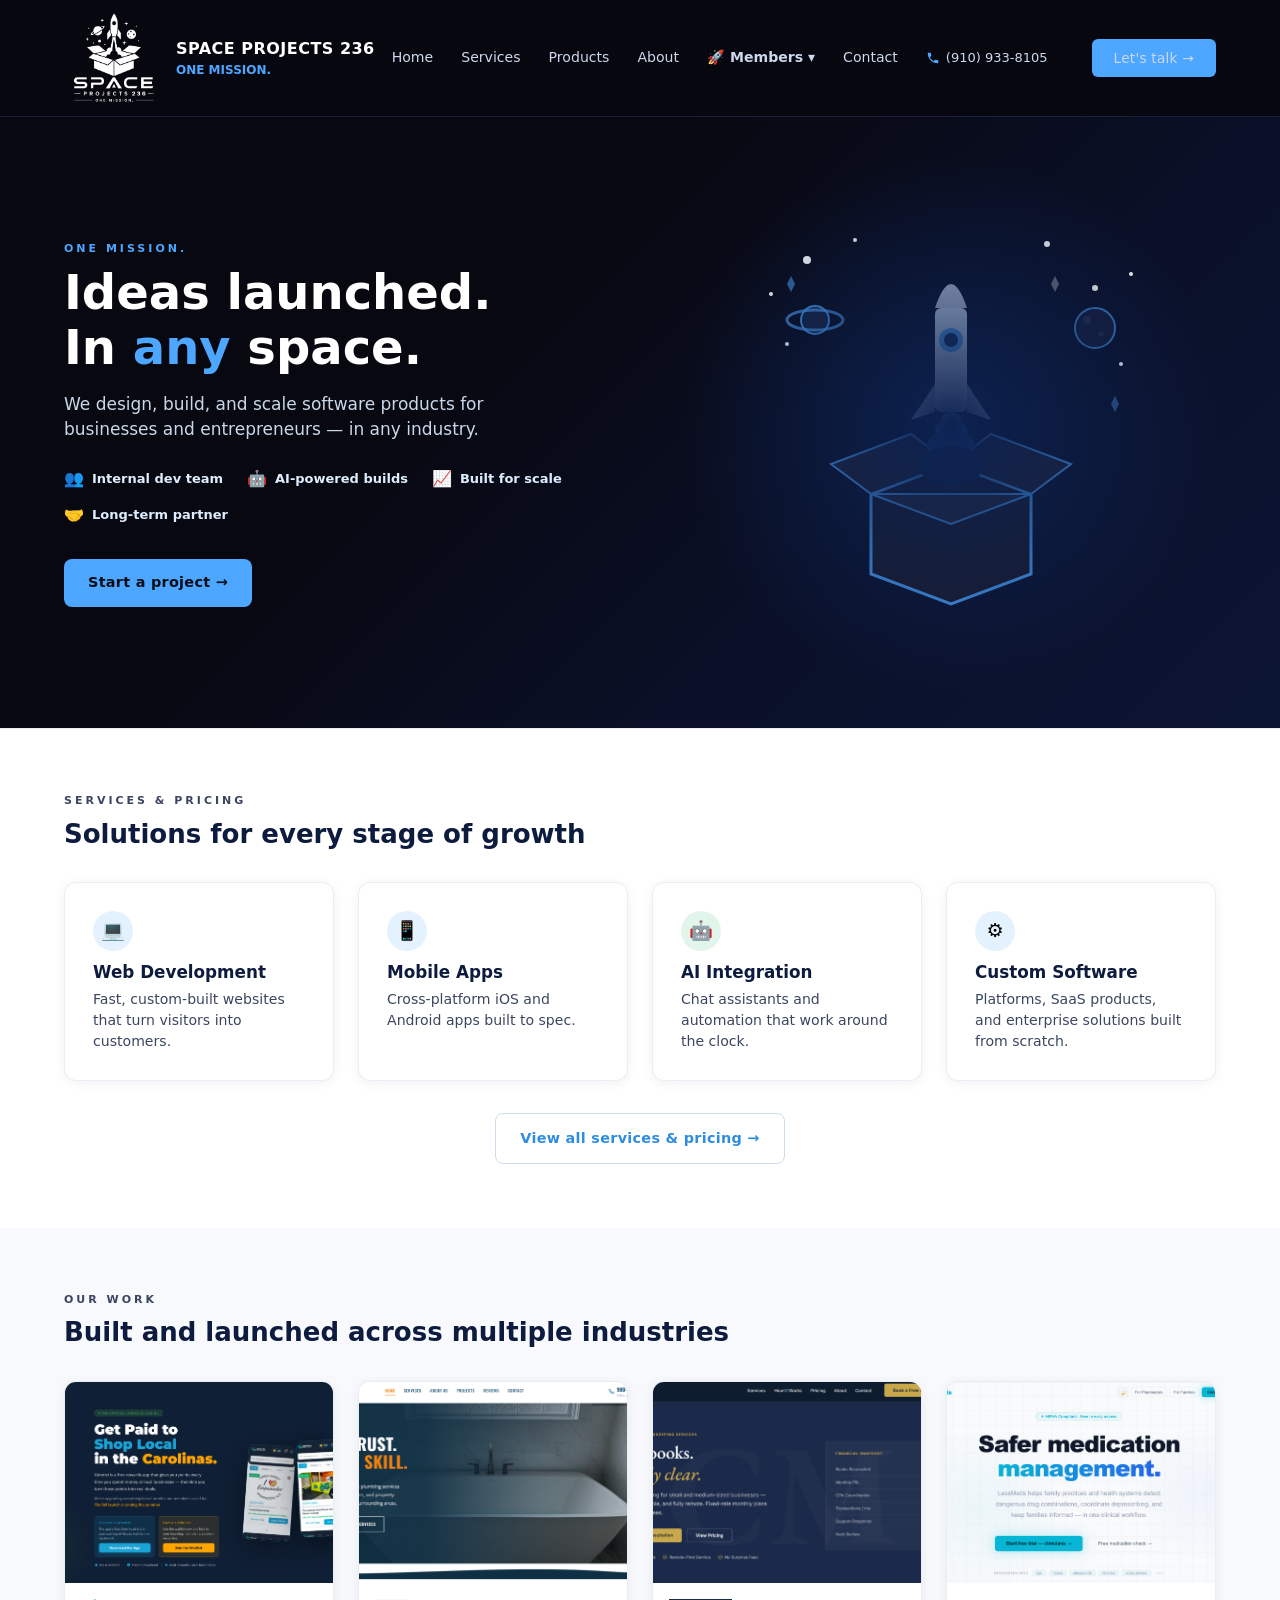
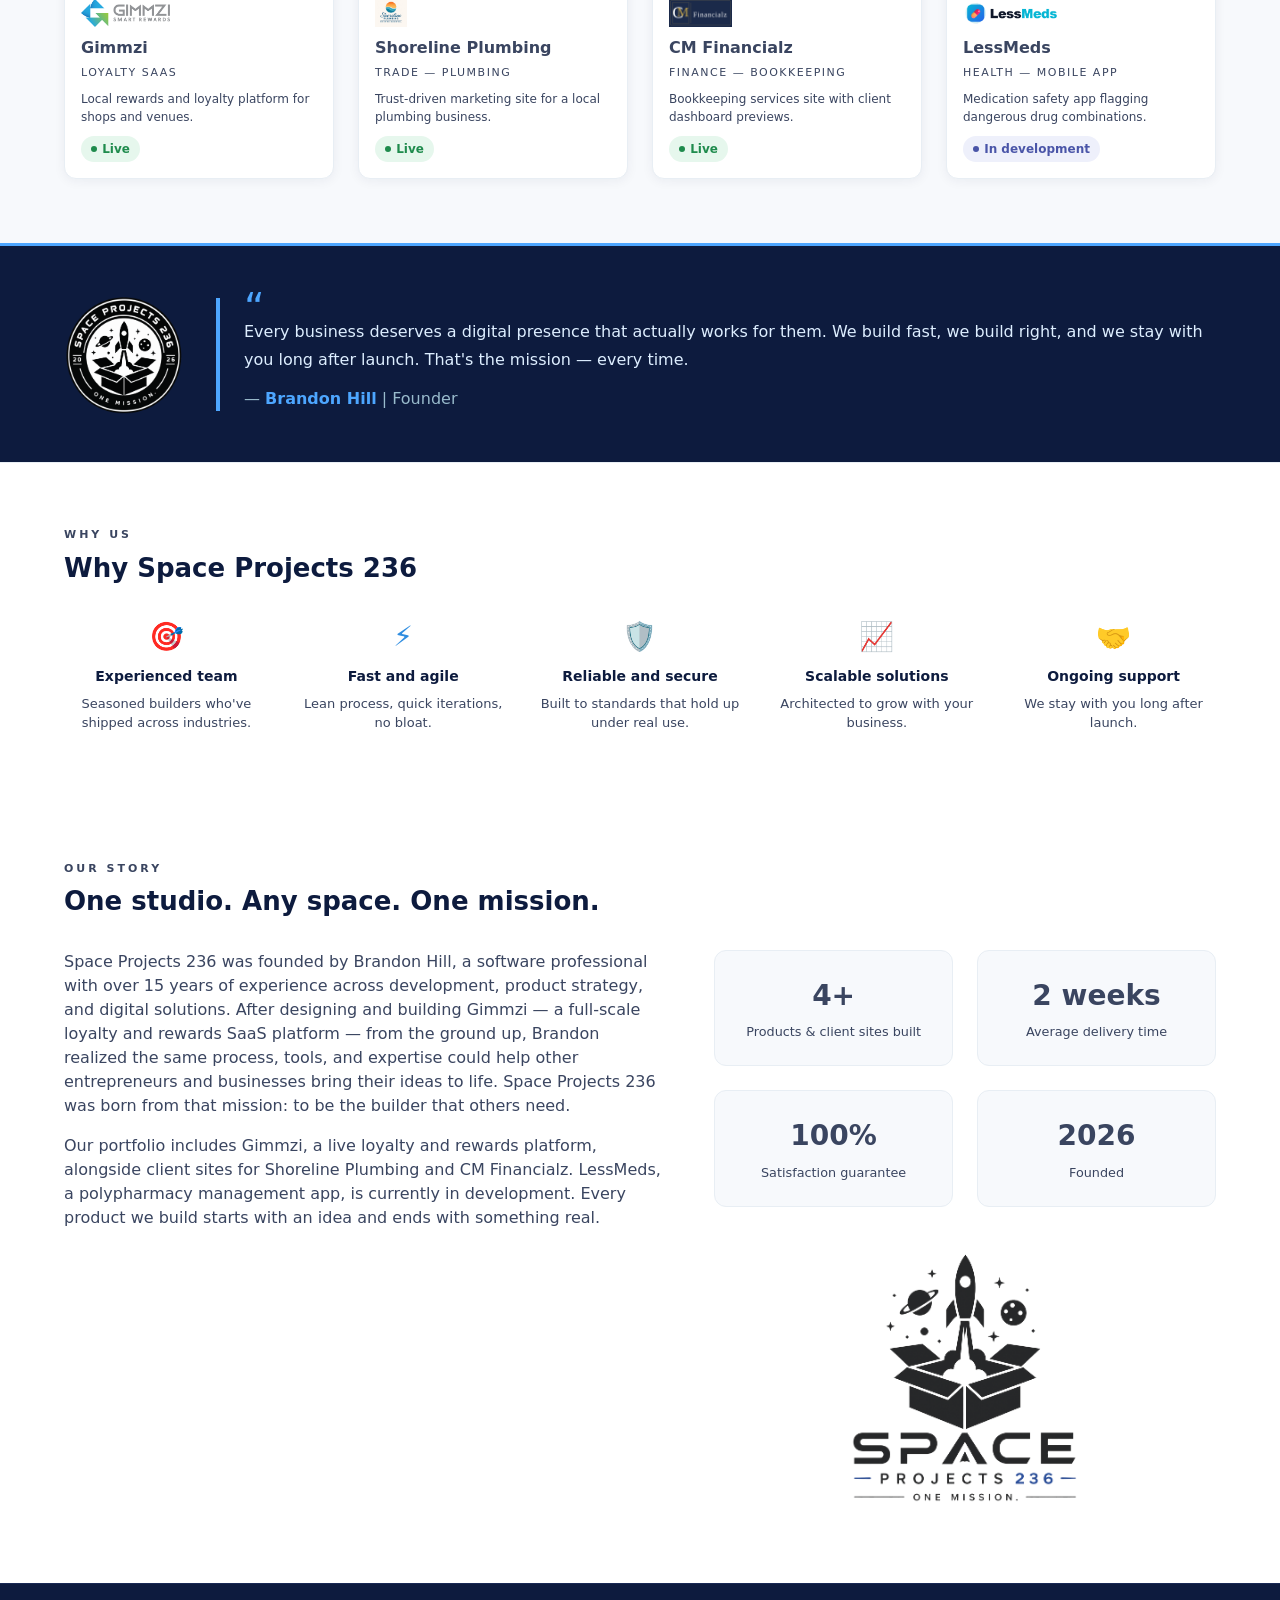
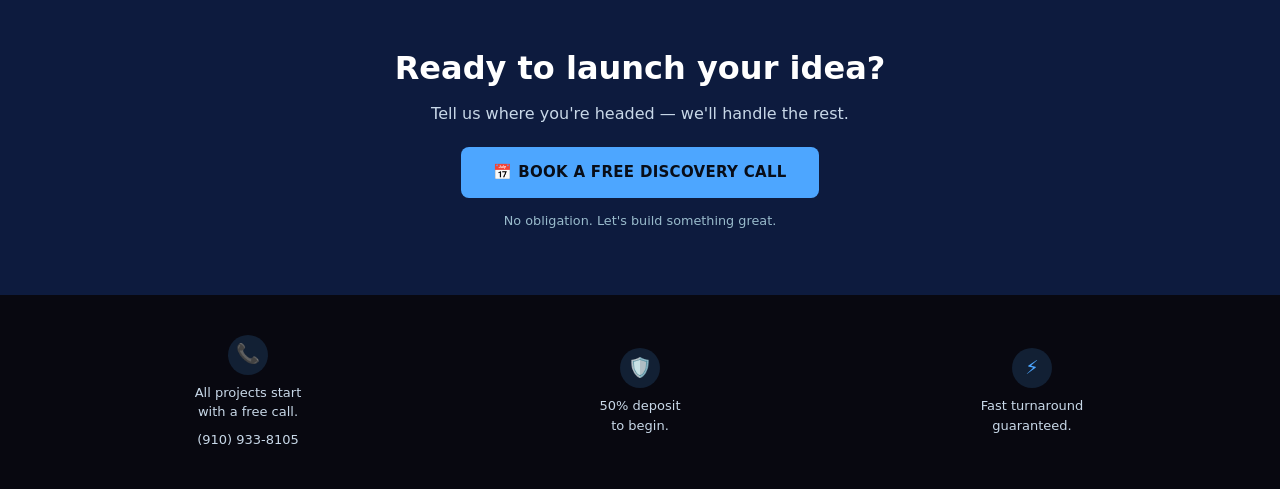
==== index.html @ 46bc465e "Fix nav active state and replace phone emoji with SVG icon" ====
<!DOCTYPE html>
<html lang="en">
<head>
  <meta charset="UTF-8">
  <meta name="viewport" content="width=device-width, initial-scale=1.0">
  <title>Space Projects 236 — Ideas launched. In any space.</title>
  <link rel="stylesheet" href="css/style.css?v=2">
</head>
<body>

  <header class="site-header">
    <div class="container header-inner">
      <a href="#" class="brand">
        <img src="assets/logos/sp236_logo3.png" alt="Space Projects 236" class="brand-badge" style="height:100px; width:auto; object-fit:contain;">
        <span class="brand-text">
          <span class="brand-name">SPACE PROJECTS 236</span>
          <span class="brand-tagline">ONE MISSION.</span>
        </span>
      </a>
      <button class="hamburger" id="hamburger" aria-label="Toggle menu">
        <span></span>
        <span></span>
        <span></span>
      </button>
      <nav class="nav-links" id="nav-links">
        <a href="index.html">Home</a>
        <a href="services.html">Services</a>
        <a href="products.html">Products</a>
        <a href="index.html#about">About</a>
        <div class="nav-dropdown">
          <span class="nav-dropdown-toggle">🚀 Members ▾</span>
          <div class="nav-dropdown-menu">
            <a href="members.html">Become a Space Cadet</a>
            <a href="members.html#login">Member Login</a>
          </div>
        </div>
        <a href="contact.html">Contact</a>
        <a href="tel:9109338105" class="nav-phone">
          <svg class="phone-icon" width="14" height="14" viewBox="0 0 24 24" fill="none" xmlns="http://www.w3.org/2000/svg"><path d="M6.62 10.79c1.44 2.83 3.76 5.14 6.59 6.59l2.2-2.2c.27-.27.67-.36 1.02-.24 1.12.37 2.33.57 3.57.57.55 0 1 .45 1 1V20c0 .55-.45 1-1 1-9.39 0-17-7.61-17-17 0-.55.45-1 1-1h3.5c.55 0 1 .45 1 1 0 1.25.2 2.45.57 3.57.11.35.03.74-.25 1.02l-2.2 2.2z" fill="#4da6ff"/></svg>
          (910) 933-8105
        </a>
        <a href="contact.html" class="btn btn-talk nav-cta">Let's talk →</a>
      </nav>
    </div>
  </header>

  <section class="hero">
    <div class="container hero-inner">
      <div class="hero-copy">
        <p class="eyebrow">ONE MISSION.</p>
        <h1>Ideas launched.<br>In <span class="accent">any</span> space.</h1>
        <p class="hero-sub">We design, build, and scale software products for businesses and entrepreneurs — in any industry.</p>
        <div class="hero-features">
          <div class="hero-feature">
            <span class="hero-feature__icon">👥</span>
            <span>Internal dev team</span>
          </div>
          <div class="hero-feature">
            <span class="hero-feature__icon">🤖</span>
            <span>AI-powered builds</span>
          </div>
          <div class="hero-feature">
            <span class="hero-feature__icon">📈</span>
            <span>Built for scale</span>
          </div>
          <div class="hero-feature">
            <span class="hero-feature__icon">🤝</span>
            <span>Long-term partner</span>
          </div>
        </div>
        <div class="hero-cta-row">
          <a href="members.html" class="btn btn-primary">Start a project →</a>
        </div>
      </div>
      <div class="hero-logo-wrap">
        <div class="hero-logo-glow"></div>
        <div class="rocket-group">
          <svg width="480" height="480" viewBox="0 0 240 240" xmlns="http://www.w3.org/2000/svg">
            <circle class="s1" cx="48" cy="38" r="2" fill="#fff"/>
            <circle class="s2" cx="192" cy="52" r="1.5" fill="#fff"/>
            <circle class="s3" cx="38" cy="80" r="1" fill="#fff"/>
            <circle class="s4" cx="205" cy="90" r="1" fill="#fff"/>
            <circle class="s5" cx="72" cy="28" r="1" fill="#fff"/>
            <circle class="s2" cx="168" cy="30" r="1.5" fill="#fff"/>
            <circle class="s3" cx="210" cy="45" r="1" fill="#fff"/>
            <circle class="s1" cx="30" cy="55" r="1" fill="#fff"/>
            <circle cx="52" cy="68" r="7" fill="#1a2a4a" stroke="#4da6ff" stroke-width="1" opacity="0.85"/>
            <ellipse class="saturn-ring" cx="52" cy="68" rx="14" ry="5" fill="none" stroke="#4da6ff" stroke-width="1.5" opacity="0.7"/>
            <circle cx="192" cy="72" r="10" fill="#1a2040" stroke="#4da6ff" stroke-width="1" opacity="0.7"/>
            <circle cx="188" cy="68" r="2" fill="#2a3a60" opacity="0.6"/>
            <circle cx="195" cy="75" r="1.5" fill="#2a3a60" opacity="0.5"/>
            <path d="M38 50 L40 46 L42 50 L40 54 Z" fill="#4da6ff" opacity="0.6"/>
            <path d="M200 110 L202 106 L204 110 L202 114 Z" fill="#4da6ff" opacity="0.5"/>
            <path d="M170 50 L172 46 L174 50 L172 54 Z" fill="#fff" opacity="0.4"/>
            <polygon points="80,155 120,140 160,155 160,195 120,210 80,195" fill="#1a1a2a" stroke="#4da6ff" stroke-width="1.5"/>
            <polygon points="80,155 120,170 160,155" fill="#2a2a3a" stroke="#4da6ff" stroke-width="1"/>
            <polygon points="80,155 60,140 100,125 120,140" fill="#222235" stroke="#4da6ff" stroke-width="1"/>
            <polygon points="160,155 180,140 140,125 120,140" fill="#222235" stroke="#4da6ff" stroke-width="1"/>
            <rect x="112" y="62" width="16" height="52" rx="3" fill="#ddeeff"/>
            <path d="M112,62 Q120,38 128,62 Z" fill="#ccd8ee"/>
            <circle cx="120" cy="78" r="6" fill="#4da6ff" opacity="0.9"/>
            <circle cx="120" cy="78" r="3.5" fill="#1a3060"/>
            <polygon points="112,100 100,118 112,114" fill="#aabbcc"/>
            <polygon points="128,100 140,118 128,114" fill="#aabbcc"/>
            <ellipse class="flame" cx="120" cy="118" rx="5" ry="4" fill="#88ccff"/>
            <ellipse class="e1" cx="120" cy="123" rx="8" ry="5" fill="#4da6ff"/>
            <ellipse class="e2" cx="120" cy="131" rx="12" ry="8" fill="#2255aa"/>
            <ellipse class="e3" cx="120" cy="141" rx="16" ry="10" fill="#112244"/>
          </svg>
        </div>
      </div>
    </div>
  </section>

  <section class="pricing" id="pricing">
    <div class="container">
      <p class="eyebrow">SERVICES &amp; PRICING</p>
      <h2>Solutions for every stage of growth</h2>

      <div class="overview-grid">
        <div class="overview-card">
          <span class="icon-circle icon-circle--light">💻</span>
          <h3>Web Development</h3>
          <p>Fast, custom-built websites that turn visitors into customers.</p>
        </div>
        <div class="overview-card">
          <span class="icon-circle icon-circle--light">📱</span>
          <h3>Mobile Apps</h3>
          <p>Cross-platform iOS and Android apps built to spec.</p>
        </div>
        <div class="overview-card">
          <span class="icon-circle icon-circle--green">🤖</span>
          <h3>AI Integration</h3>
          <p>Chat assistants and automation that work around the clock.</p>
        </div>
        <div class="overview-card">
          <span class="icon-circle icon-circle--light">⚙️</span>
          <h3>Custom Software</h3>
          <p>Platforms, SaaS products, and enterprise solutions built from scratch.</p>
        </div>
      </div>

      <div class="overview-cta">
        <a href="services.html" class="btn btn-outline">View all services &amp; pricing →</a>
      </div>
    </div>
  </section>

  <section class="our-work" id="our-work">
    <div class="container">
      <p class="eyebrow">OUR WORK</p>
      <h2>Built and launched across multiple industries</h2>

      <div class="work-grid">
        <article class="work-card">
          <div class="work-card__image">
            <img src="assets/screenshots/gimmzi_screenshot.png" alt="Gimmzi Smart Rewards screenshot">
          </div>
          <div class="work-card__body">
            <img src="assets/logos/Gimmzi_logo.png" alt="Gimmzi logo" class="work-card__logo">
            <p class="work-card__name">Gimmzi</p>
            <p class="work-card__category">Loyalty SaaS</p>
            <p class="work-card__desc">Local rewards and loyalty platform for shops and venues.</p>
            <span class="work-card__status work-card__status--live"><span class="status-dot"></span>Live</span>
          </div>
        </article>

        <article class="work-card">
          <div class="work-card__image">
            <img src="assets/screenshots/shoreline-plumbing_screenshot.png" alt="Shoreline Plumbing screenshot">
          </div>
          <div class="work-card__body">
            <img src="assets/logos/shore-line_logo.png" alt="Shoreline Plumbing logo" class="work-card__logo">
            <p class="work-card__name">Shoreline Plumbing</p>
            <p class="work-card__category">Trade — Plumbing</p>
            <p class="work-card__desc">Trust-driven marketing site for a local plumbing business.</p>
            <span class="work-card__status work-card__status--live"><span class="status-dot"></span>Live</span>
          </div>
        </article>

        <article class="work-card">
          <div class="work-card__image">
            <img src="assets/screenshots/cm-financialz_screenshot.png" alt="CM Financialz screenshot">
          </div>
          <div class="work-card__body">
            <img src="assets/logos/CMFinancialz_Logo.png" alt="CM Financialz logo" class="work-card__logo">
            <p class="work-card__name">CM Financialz</p>
            <p class="work-card__category">Finance — Bookkeeping</p>
            <p class="work-card__desc">Bookkeeping services site with client dashboard previews.</p>
            <span class="work-card__status work-card__status--live"><span class="status-dot"></span>Live</span>
          </div>
        </article>

        <article class="work-card">
          <div class="work-card__image">
            <img src="assets/screenshots/less-meds_screenshot.png" alt="LessMeds screenshot">
          </div>
          <div class="work-card__body">
            <img src="assets/logos/lessmeds_logo.png" alt="LessMeds logo" class="work-card__logo">
            <p class="work-card__name">LessMeds</p>
            <p class="work-card__category">Health — Mobile App</p>
            <p class="work-card__desc">Medication safety app flagging dangerous drug combinations.</p>
            <span class="work-card__status work-card__status--dev"><span class="status-dot"></span>In development</span>
          </div>
        </article>
      </div>
    </div>
  </section>

  <section class="testimonial">
    <div class="container testimonial-inner">
      <img src="assets/logos/sp236_badge2.png" alt="Brandon Hill" class="testimonial-badge">
      <div class="testimonial-copy">
        <p class="quote-mark">&ldquo;</p>
        <p class="quote-text">Every business deserves a digital presence that actually works for them. We build fast, we build right, and we stay with you long after launch. That's the mission — every time.</p>
        <p class="quote-author">— <strong>Brandon Hill</strong> | Founder</p>
      </div>
    </div>
  </section>

  <section class="why-us" id="why-us">
    <div class="container">
      <p class="eyebrow">WHY US</p>
      <h2>Why Space Projects 236</h2>
      <div class="why-us-grid">
        <div class="why-us-item">
          <span class="why-us-icon">🎯</span>
          <h4>Experienced team</h4>
          <p>Seasoned builders who've shipped across industries.</p>
        </div>
        <div class="why-us-item">
          <span class="why-us-icon">⚡</span>
          <h4>Fast and agile</h4>
          <p>Lean process, quick iterations, no bloat.</p>
        </div>
        <div class="why-us-item">
          <span class="why-us-icon">🛡️</span>
          <h4>Reliable and secure</h4>
          <p>Built to standards that hold up under real use.</p>
        </div>
        <div class="why-us-item">
          <span class="why-us-icon">📈</span>
          <h4>Scalable solutions</h4>
          <p>Architected to grow with your business.</p>
        </div>
        <div class="why-us-item">
          <span class="why-us-icon">🤝</span>
          <h4>Ongoing support</h4>
          <p>We stay with you long after launch.</p>
        </div>
      </div>
    </div>
  </section>

  <section class="section section--white about" id="about">
    <div class="container">
      <p class="eyebrow">OUR STORY</p>
      <h2>One studio. Any space. One mission.</h2>
      <div class="about-grid">
        <div class="about-copy">
          <p>Space Projects 236 was founded by Brandon Hill, a software professional with over 15 years of experience across development, product strategy, and digital solutions. After designing and building Gimmzi — a full-scale loyalty and rewards SaaS platform — from the ground up, Brandon realized the same process, tools, and expertise could help other entrepreneurs and businesses bring their ideas to life. Space Projects 236 was born from that mission: to be the builder that others need.</p>
          <p>Our portfolio includes Gimmzi, a live loyalty and rewards platform, alongside client sites for Shoreline Plumbing and CM Financialz. LessMeds, a polypharmacy management app, is currently in development. Every product we build starts with an idea and ends with something real.</p>
        </div>
        <div class="about-stats-col">
          <div class="about-stats">
            <div class="about-stat">
              <p class="about-stat-number">4+</p>
              <p class="about-stat-label">Products &amp; client sites built</p>
            </div>
            <div class="about-stat">
              <p class="about-stat-number">2 weeks</p>
              <p class="about-stat-label">Average delivery time</p>
            </div>
            <div class="about-stat">
              <p class="about-stat-number">100%</p>
              <p class="about-stat-label">Satisfaction guarantee</p>
            </div>
            <div class="about-stat">
              <p class="about-stat-number">2026</p>
              <p class="about-stat-label">Founded</p>
            </div>
          </div>
          <div class="about-logo-wrap">
            <img src="assets/logos/sp236_logo1.png" alt="Space Projects 236" class="about-logo">
          </div>
        </div>
      </div>
    </div>
  </section>

  <section class="cta-block">
    <div class="container cta-block-inner">
      <h2>Ready to launch your idea?</h2>
      <p class="cta-block-sub">Tell us where you're headed — we'll handle the rest.</p>
      <a href="contact.html" class="btn btn-primary">📅 BOOK A FREE DISCOVERY CALL</a>
      <p class="cta-block-note">No obligation. Let's build something great.</p>
    </div>
  </section>

  <footer class="site-footer">
    <div class="container trust-bar-inner">
      <div class="trust-item">
        <span class="icon-circle">📞</span>
        <p>All projects start<br>with a free call.</p>
        <a href="tel:9109338105" class="footer-phone">(910) 933-8105</a>
      </div>
      <div class="trust-item">
        <span class="icon-circle">🛡️</span>
        <p>50% deposit<br>to begin.</p>
      </div>
      <div class="trust-item">
        <span class="icon-circle">⚡</span>
        <p>Fast turnaround<br>guaranteed.</p>
      </div>
    </div>
  </footer>

  <script src="js/main.js"></script>
</body>
</html>
---- css/style.css ----
:root {
  --bg: #080d18;
  --bg-section: #0c1020;
  --card-bg: #0d1225;
  --card-border: #1e2a4a;
  --card-hover: #1a1a2e;
  --navy: #0a1628;
  --navy-light: #101e36;
  --blue: #4da6ff;
  --blue-dark: #2f8de0;
  --green-bg: #0a2218;
  --green-text: #3dbb77;
  --dev-bg: #12122a;
  --dev-text: #6677cc;
  --heading: #ffffff;
  --text-card-heading: #ddeeff;
  --text-faint: #7799bb;
  --nav-link: #ddeeff;
  --section-glow: radial-gradient(ellipse at 50% 0%, rgba(77, 166, 255, 0.04) 0%, transparent 70%);
  --radius: 12px;

  /* Dark-section text tokens */
  --dark-text-bright: #ffffff;
  --dark-text-body: #c8d8e8;
  --dark-text-secondary: #99bbcc;
  --dark-text-muted: #7799bb;

  /* Light-section text tokens */
  --light-bg: #ffffff;
  --light-bg-alt: #f7f9fc;
  --light-heading: #0d1b3e;
  --light-text-body: #3a4560;
  --light-text-muted: #667799;
  --light-card-bg: #ffffff;
  --light-card-border: #e8eef4;
}

* {
  box-sizing: border-box;
  margin: 0;
  padding: 0;
}

body {
  font-family: system-ui, -apple-system, "Segoe UI", sans-serif;
  line-height: 1.5;
  color: var(--text-body);
  background: var(--bg);
}

a {
  color: inherit;
  text-decoration: none;
}

ul {
  list-style: none;
}

img {
  max-width: 100%;
  display: block;
}

.container {
  max-width: 1200px;
  margin: 0 auto;
  padding: 0 1.5rem;
}

h1, h2, h3, h4, h5, h6 {
  color: var(--dark-text-bright);
}

h1, h3, h4 {
  font-weight: 800;
  line-height: 1.15;
}

h2 {
  font-size: 26px;
  font-weight: 600;
  line-height: 1.25;
  margin-bottom: 2rem;
}

p {
  color: var(--dark-text-body);
}

.section-label, .eyebrow {
  color: var(--blue);
  font-weight: 700;
  font-size: 11px;
  letter-spacing: 3px;
  margin-bottom: 0.5rem;
  text-transform: uppercase;
}

/* Light sections: Services & Pricing, Our Work, Why Us, and any reusable light section */
.pricing h1, .pricing h2, .pricing h3, .pricing h4, .pricing h5, .pricing h6,
.our-work h1, .our-work h2, .our-work h3, .our-work h4, .our-work h5, .our-work h6,
.why-us h1, .why-us h2, .why-us h3, .why-us h4, .why-us h5, .why-us h6,
.section--white h1, .section--white h2, .section--white h3, .section--white h4, .section--white h5, .section--white h6,
.section--alt h1, .section--alt h2, .section--alt h3, .section--alt h4, .section--alt h5, .section--alt h6,
.section--blue-tint h1, .section--blue-tint h2, .section--blue-tint h3, .section--blue-tint h4, .section--blue-tint h5, .section--blue-tint h6,
.section--green-tint h1, .section--green-tint h2, .section--green-tint h3, .section--green-tint h4, .section--green-tint h5, .section--green-tint h6 {
  color: var(--light-heading);
}

.pricing p,
.our-work p,
.why-us p,
.section--white p,
.section--alt p,
.section--blue-tint p,
.section--green-tint p {
  color: var(--light-text-body);
}

.eyebrow--green {
  color: #2a9d5c;
}

.retainer-price {
  color: #2f8de0;
}

.accent {
  color: var(--blue);
}

.icon-circle {
  display: inline-flex;
  align-items: center;
  justify-content: center;
  width: 2.5rem;
  height: 2.5rem;
  border-radius: 50%;
  background: rgba(77, 166, 255, 0.15);
  font-size: 1.2rem;
  flex-shrink: 0;
}

.icon-circle--light {
  background: rgba(77, 166, 255, 0.15);
}

.icon-circle--green {
  background: rgba(61, 187, 119, 0.15);
}

.icon-sparkle {
  font-size: 1.5rem;
  color: var(--green-text);
}

.btn {
  display: inline-flex;
  align-items: center;
  gap: 0.5rem;
  padding: 0.85rem 1.5rem;
  border-radius: 8px;
  font-weight: 700;
  font-size: 0.9rem;
  letter-spacing: 0.02em;
}

.btn-primary {
  background: var(--blue);
  color: var(--bg);
}

.btn-primary:hover {
  background: var(--blue-dark);
}

.btn-visit-site {
  background: #0d1b3e;
  color: #ffffff;
  border: 2px solid #0d1b3e;
  font-weight: 600;
}

.btn-visit-site:hover {
  background: #4da6ff;
  border-color: #4da6ff;
  color: #080810;
}

.btn-get-started {
  background: #4da6ff;
  color: #080810;
  font-weight: 700;
  width: 100%;
  justify-content: center;
}

.btn-get-started:hover {
  background: #2f8de0;
}

.btn-outline {
  background: transparent;
  border: 1px solid var(--card-border);
  color: #ddeeff;
  font-weight: 600;
}

.btn-ghost {
  background: transparent;
  border: 1px solid rgba(255,255,255,0.25);
  color: #ddeeff;
  font-weight: 600;
}

.btn-ghost:hover {
  border-color: #4da6ff;
  color: #4da6ff;
}

.btn-talk {
  background: #4da6ff;
  color: #080d18;
  font-weight: 500;
  border-radius: 6px;
  padding: 9px 22px;
  font-size: 0.85rem;
}

.nav-phone {
  display: inline-flex;
  align-items: center;
  gap: 6px;
  color: #ccd8ee;
  font-size: 13px;
  text-decoration: none;
  margin-right: 16px;
  white-space: nowrap;
}

.nav-phone:hover {
  color: #4da6ff;
}

.footer-phone {
  display: inline-flex;
  align-items: center;
  gap: 6px;
  color: #c8d8e8;
  text-decoration: none;
  font-size: 13px;
}

.footer-phone:hover {
  color: #4da6ff;
}

.phone-icon {
  flex-shrink: 0;
}

/* Header */
.site-header {
  position: fixed;
  top: 0;
  left: 0;
  right: 0;
  z-index: 1000;
  backdrop-filter: blur(12px);
  background: rgba(8,8,16,0.95);
  padding: 8px 40px;
  min-height: 110px;
  border-bottom: 1px solid #1a2040;
}

.header-inner {
  display: flex;
  align-items: center;
  justify-content: space-between;
  flex-wrap: wrap;
  gap: 1rem;
  min-height: 100%;
}

.brand {
  display: flex;
  align-items: center;
  gap: 0.75rem;
}

.brand-badge {
  height: 70px;
  width: auto;
  object-fit: contain;
}

.brand-text {
  display: flex;
  flex-direction: column;
  color: var(--heading);
}

.brand-name {
  font-weight: 800;
  font-size: 1rem;
  letter-spacing: 0.03em;
}

.brand-tagline {
  font-size: 0.75rem;
  color: var(--blue);
  font-weight: 600;
}

.nav-links {
  display: flex;
  align-items: center;
  gap: 1.75rem;
  font-size: 0.88rem;
}

.hamburger {
  display: none;
  flex-direction: column;
  justify-content: space-between;
  width: 28px;
  height: 20px;
  background: none;
  border: none;
  cursor: pointer;
  padding: 0;
  z-index: 1001;
}

.hamburger span {
  display: block;
  width: 100%;
  height: 2px;
  background: #ffffff;
  border-radius: 2px;
  transition: all 0.3s ease;
}

.hamburger.open span:nth-child(1) {
  transform: translateY(9px) rotate(45deg);
}
.hamburger.open span:nth-child(2) {
  opacity: 0;
}
.hamburger.open span:nth-child(3) {
  transform: translateY(-9px) rotate(-45deg);
}

nav a {
  color: #ccd8ee;
}

.nav-links a {
  color: #ccd8ee !important;
  text-decoration: none;
  transition: color 0.2s ease;
}

.nav-links a:hover {
  color: #4da6ff !important;
}

.nav-links a.active {
  color: #4da6ff !important;
}

.nav-dropdown {
  position: relative;
}

.nav-dropdown-toggle {
  display: flex;
  align-items: center;
  gap: 4px;
  cursor: pointer;
  color: #ccd8ee;
  font-weight: 600;
}

.nav-dropdown-menu {
  display: none;
  position: absolute;
  top: 100%;
  left: 50%;
  transform: translateX(-50%);
  background: #0d1b3e;
  border: 1px solid #1e2a4a;
  border-radius: 8px;
  min-width: 220px;
  padding: 8px 0;
  z-index: 100;
  box-shadow: 0 8px 32px rgba(0,0,0,0.3);
}

.nav-dropdown:hover .nav-dropdown-menu,
.nav-dropdown.open .nav-dropdown-menu {
  display: block;
}

.nav-dropdown-menu a {
  display: block;
  padding: 10px 16px;
  color: #ccd8ee;
  font-size: 13px;
  text-decoration: none;
}

.nav-dropdown-menu a:hover {
  background: rgba(77,166,255,0.1);
  color: #4da6ff;
}

/* Hero */
.hero {
  background: linear-gradient(135deg, #080810 40%, #0a1028 70%, #0d1535 100%);
  color: var(--heading);
  padding: 4rem 0;
  padding-top: calc(4rem + 120px);
}

.hero-inner {
  display: grid;
  grid-template-columns: 1.1fr 1fr;
  gap: 2.5rem;
  align-items: center;
}

.hero h1 {
  font-size: 3rem;
  margin: 0.5rem 0 1rem;
  color: #ffffff;
}

.hero-sub {
  max-width: 480px;
  margin-bottom: 1.5rem;
  color: #c8d8e8;
  font-size: 17px;
}

.hero-features {
  display: flex;
  flex-wrap: wrap;
  gap: 0.75rem 1.5rem;
  margin-bottom: 2rem;
}

.hero-feature {
  display: flex;
  align-items: center;
  gap: 0.5rem;
  font-size: 13px;
  color: #ddeeff;
  font-weight: 600;
}

.hero-feature__icon {
  font-size: 1rem;
  color: var(--blue);
}

.hero-cta-row {
  display: flex;
  flex-wrap: wrap;
  gap: 1rem;
}

.hero-logo-wrap {
  position: relative;
  flex-shrink: 0;
  min-width: 480px;
  display: flex;
  align-items: center;
  justify-content: center;
}

.hero-logo-glow {
  position: absolute;
  inset: -40px;
  background: radial-gradient(circle, #0d2250 0%, transparent 65%);
  border-radius: 50%;
}

.rocket-group svg {
  display: block;
  max-width: 100%;
  height: auto;
}

.rocket-group {
  animation: rocket-float 3.5s ease-in-out infinite;
}

@keyframes rocket-float {
  0%, 100% { transform: translateY(0); }
  50% { transform: translateY(-14px); }
}

.saturn-ring {
  animation: saturn-spin 8s linear infinite;
  transform-origin: 52px 68px;
}

@keyframes saturn-spin {
  0% { transform: rotate(0deg) scaleY(1); }
  50% { transform: rotate(180deg) scaleY(0.6); }
  100% { transform: rotate(360deg) scaleY(1); }
}

.s1, .s2, .s3, .s4, .s5 {
  animation: star-twinkle 2.4s ease-in-out infinite;
}

.s2 { animation-delay: 0.4s; }
.s3 { animation-delay: 0.8s; }
.s4 { animation-delay: 1.2s; }
.s5 { animation-delay: 1.6s; }

@keyframes star-twinkle {
  0%, 100% { opacity: 0.3; }
  50% { opacity: 1; }
}

.flame {
  animation: flame-flicker 0.4s ease-in-out infinite alternate;
  transform-origin: 120px 110px;
}

.e1, .e2, .e3 {
  animation: flame-flicker 0.4s ease-in-out infinite alternate-reverse;
  transform-origin: 120px 110px;
}

@keyframes flame-flicker {
  0% { transform: scaleY(1) scaleX(1); opacity: 1; }
  100% { transform: scaleY(0.88) scaleX(0.94); opacity: 0.85; }
}

/* Pricing — light section */
.pricing {
  padding: 4rem 0;
  background: #ffffff;
  border-top: 1px solid #e8eef4;
}

.pricing-grid {
  display: grid;
  grid-template-columns: repeat(4, 1fr);
  gap: 1.5rem;
  margin-bottom: 2rem;
}

.price-card, .service-card {
  position: relative;
  border: 2px solid #c8d8e8;
  border-radius: var(--radius);
  padding: 1.75rem;
  padding-top: calc(1.75rem + 3px);
  background: #f0f5fb;
  box-shadow: 0 4px 16px rgba(0,0,0,0.08);
  transition: box-shadow 0.2s ease, border-color 0.2s ease;
  overflow: hidden;
}

.price-card::before {
  content: "";
  position: absolute;
  top: 0;
  left: 0;
  right: 0;
  height: 3px;
  background: #4da6ff;
}

.price-card--accent-green::before {
  background: #3dbb77;
}

.price-card--accent-purple::before {
  background: #a06aff;
}

.price-card:hover {
  box-shadow: 0 6px 20px rgba(13, 27, 62, 0.1);
  border-color: #4da6ff;
}

.price-card--featured {
  border-color: #4da6ff;
  border-width: 2px;
  background: #ffffff;
  box-shadow: 0 8px 32px rgba(77,166,255,0.2);
}

.badge-popular {
  position: absolute;
  top: -0.85rem;
  left: 1.5rem;
  background: var(--blue);
  color: var(--bg);
  font-size: 0.7rem;
  font-weight: 700;
  padding: 0.25rem 0.75rem;
  border-radius: 999px;
  letter-spacing: 0.02em;
}

.price-card h3, .price-card h4, .service-card h3, .service-card h4 {
  font-size: 1.1rem;
  margin: 1rem 0 0.25rem;
  color: #0d1b3e;
  font-weight: 700;
}

.price-card .price {
  font-size: 28px;
  font-weight: 800;
  color: #4da6ff;
  margin-bottom: 1rem;
}

.price-card ul {
  display: flex;
  flex-direction: column;
  gap: 0.5rem;
  margin-bottom: 1rem;
}

.price-card ul li {
  font-size: 0.88rem;
  padding-left: 1.4rem;
  position: relative;
  color: #3a4560;
}

.price-card ul li::before {
  content: "✔";
  position: absolute;
  left: 0;
  color: #2f8de0;
  font-size: 0.8rem;
}

.price-eta {
  font-size: 0.8rem;
  color: #667799;
}

.addons-band {
  display: grid;
  grid-template-columns: auto 1fr 1fr;
  gap: 2rem;
  align-items: center;
  background: rgba(42, 157, 92, 0.06);
  border: 1px solid rgba(42, 157, 92, 0.25);
  border-radius: var(--radius);
  padding: 1.5rem 2rem;
  margin-bottom: 1.5rem;
}

.addons-label {
  display: flex;
  align-items: center;
  gap: 0.75rem;
}

.addons-label strong {
  display: block;
  font-size: 0.9rem;
  color: #0d1b3e;
}

.addons-label p {
  font-size: 0.7rem;
  letter-spacing: 0.02em;
  color: #667799;
}

.addon {
  display: flex;
  align-items: flex-start;
  gap: 0.75rem;
}

.addon strong {
  display: block;
  font-size: 0.95rem;
  margin-bottom: 0.25rem;
  color: #0d1b3e;
}

.addon p {
  font-size: 0.85rem;
  color: #3a4560;
}

.addon-price {
  color: #2a9d5c;
  font-weight: 700;
  margin-left: 0.4rem;
}

.extra-price {
  color: #2f8de0;
  font-weight: 700;
  margin-left: 0.4rem;
}

.extras-row {
  display: grid;
  grid-template-columns: repeat(3, 1fr);
  gap: 2rem;
  padding-top: 1.5rem;
  border-top: 1px solid #e8eef4;
}

.extra {
  display: flex;
  align-items: flex-start;
  gap: 0.75rem;
}

.extra strong {
  display: block;
  font-size: 0.95rem;
  font-weight: 600;
  margin-bottom: 0.25rem;
  color: #0d1b3e;
}

.extra p {
  font-size: 0.85rem;
  color: #3a4560;
}

/* Service card category text (small/span labels) */
.price-card span:not(.icon-circle):not(.badge-popular),
.extra span.category,
.addon span.category {
  color: #667799;
}

/* Our Work — light section */
.our-work {
  padding: 4rem 0;
  background: #f7f9fc;
}

.work-grid {
  display: grid;
  grid-template-columns: repeat(4, 1fr);
  gap: 1.5rem;
}

.work-card {
  background: #ffffff;
  border-radius: var(--radius);
  overflow: hidden;
  border: 1px solid #e8eef4;
  box-shadow: 0 2px 12px rgba(13, 27, 62, 0.06);
  transition: box-shadow 0.2s ease, border-color 0.2s ease;
}

.work-card:hover {
  box-shadow: 0 6px 20px rgba(13, 27, 62, 0.1);
  border-color: #cdddee;
}

.card p, .work-card p, .service-card p {
  color: #3a4560;
}

.card h3, .card h4, .work-card h3 {
  color: #0d1b3e;
}

.work-card__image {
  aspect-ratio: 4 / 3;
  overflow: hidden;
  background: var(--navy);
}

.client-work-grid .work-card__image {
  aspect-ratio: auto;
  height: 200px;
}

.client-work-grid .work-card__image img {
  object-position: center;
  border-radius: 8px 8px 0 0;
}

.client-work-grid .work-card__logo {
  height: 48px;
  max-width: 160px;
  object-fit: contain;
  object-position: left;
}

.work-card__image img {
  width: 100%;
  height: 100%;
  object-fit: cover;
}

.work-card__body {
  padding: 1rem;
}

.work-card__logo {
  height: 28px;
  object-fit: contain;
  margin-bottom: 0.6rem;
}

.work-card__name {
  color: #0d1b3e;
  font-size: 16px;
  font-weight: 600;
  margin-bottom: 0.3rem;
}

.work-card__category {
  color: #667799;
  letter-spacing: 1.5px;
  font-size: 11px;
  text-transform: uppercase;
  margin-bottom: 0.5rem;
}

.work-card__desc {
  font-size: 12px;
  color: #3a4560;
  margin-bottom: 0.6rem;
}

.work-card__status {
  display: inline-flex;
  align-items: center;
  gap: 0.35rem;
  font-size: 0.75rem;
  font-weight: 600;
  padding: 0.25rem 0.6rem;
  border-radius: 999px;
}

.work-card__status--live {
  background: #e6f7ed;
  color: #1f8b4d;
}

.work-card__status--dev {
  background: #eef0fb;
  color: #4a55a8;
}

.status-dot {
  width: 6px;
  height: 6px;
  border-radius: 50%;
  display: inline-block;
  background: currentColor;
}

/* Testimonial / founder quote block — dark */
.testimonial {
  background: #0d1b3e;
  color: var(--heading);
  padding: 3rem 0;
  border-top: 3px solid #4da6ff;
}

.testimonial-inner {
  display: flex;
  align-items: center;
  gap: 2rem;
}

.testimonial-badge {
  width: 120px;
  height: 120px;
  object-fit: contain;
  border-radius: 50%;
  flex-shrink: 0;
}

.testimonial-copy, .founder-quote {
  border-left: 4px solid #4da6ff;
  padding-left: 24px;
}

.quote-mark {
  font-size: 2.5rem;
  color: var(--blue);
  line-height: 0.5;
}

.quote-text, .founder-quote p {
  color: #ddeeff;
  font-size: 16px;
  line-height: 1.8;
  margin-bottom: 0.75rem;
}

.quote-author {
  color: #99bbcc;
}

.quote-author strong {
  color: #4da6ff;
}

/* Why Us — light section */
.why-us {
  padding: 4rem 0;
  background: #ffffff;
  border-top: 1px solid #e8eef4;
}

.why-us-grid {
  display: grid;
  grid-template-columns: repeat(5, 1fr);
  gap: 32px;
}

.why-us-item {
  display: flex;
  flex-direction: column;
  align-items: center;
  gap: 0.6rem;
  text-align: center;
}

.why-us-icon {
  font-size: 28px;
  color: #2f8de0;
}

.why-us-item h4 {
  font-size: 14px;
  font-weight: 600;
  color: #0d1b3e;
}

.why-us-item p, .why-item p {
  font-size: 13px;
  color: #3a4560;
}

/* CTA block — dark */
.cta-block {
  padding: 4rem 0;
  background: #0d1b3e;
  border-top: 1px solid #1a2a55;
}

.cta-block-inner {
  display: flex;
  flex-direction: column;
  align-items: center;
  text-align: center;
  gap: 0.85rem;
}

.cta-block-inner h2 {
  font-size: 32px;
  color: #ffffff;
  margin-bottom: 0;
}

.cta-block-sub {
  color: #c8d8e8;
  font-size: 16px;
  margin-bottom: 0.5rem;
}

.cta-block-inner .btn-primary {
  font-weight: 700;
  font-size: 15px;
  padding: 14px 32px;
}

.cta-block-note {
  color: #99bbcc;
  font-size: 0.8rem;
}

/* Footer — dark */
.site-footer {
  padding: 2.5rem 0;
  background: #080810;
}

.trust-bar-inner {
  display: grid;
  grid-template-columns: repeat(3, 1fr);
  gap: 1.5rem;
  align-items: center;
  text-align: center;
}

.trust-item {
  display: flex;
  flex-direction: column;
  align-items: center;
  gap: 0.5rem;
  font-size: 13px;
}

.trust-item p {
  color: #c8d8e8;
}

.trust-item .icon-circle {
  color: #4da6ff;
}

/* ===================== Shared inner-page components ===================== */

/* Generic dark page hero (services, products, contact, members) */
.page-hero {
  background: linear-gradient(135deg, #080810 40%, #0a1028 70%, #0d1535 100%);
  color: #ffffff;
  padding: 4.5rem 0 3.5rem;
  padding-top: calc(4.5rem + 120px);
  text-align: center;
}

.page-hero .eyebrow {
  justify-content: center;
}

.page-hero h1 {
  color: #ffffff;
  font-size: 42px;
  margin: 0.5rem auto 1rem;
  max-width: 720px;
}

.page-hero h1.h1--md {
  font-size: 38px;
}

.page-hero-sub {
  color: #aabbcc;
  max-width: 560px;
  margin: 0 auto 1.75rem;
  font-size: 16px;
}

.page-hero-cta {
  display: flex;
  flex-wrap: wrap;
  justify-content: center;
  gap: 1rem;
}

/* Generic light/alt section wrappers */
.section {
  padding: 4rem 0;
}

.section--white {
  background: #ffffff;
}

.section--alt {
  background: #f7f9fc;
}

.section--blue-tint {
  background: #f0f5fb;
}

.section--green-tint {
  background: #eafaf1;
}

.section--divider-top {
  border-top: 1px solid #e8eef4;
}

.section-head {
  margin-bottom: 2rem;
}

.section-sub {
  color: #556688;
  max-width: 620px;
  margin-top: -1rem;
  margin-bottom: 2rem;
  font-size: 15px;
}

/* Homepage services overview cards */
.overview-grid {
  display: grid;
  grid-template-columns: repeat(4, 1fr);
  gap: 1.5rem;
  margin-bottom: 2rem;
}

.overview-card {
  border: 1px solid #e8eef4;
  border-radius: var(--radius);
  background: #ffffff;
  padding: 1.75rem;
  box-shadow: 0 2px 12px rgba(13, 27, 62, 0.06);
}

.overview-card .icon-circle {
  margin-bottom: 0.75rem;
}

.overview-card h3 {
  color: #0d1b3e;
  font-size: 1.05rem;
  margin-bottom: 0.4rem;
}

.overview-card p {
  color: #3a4560;
  font-size: 0.88rem;
}

.overview-cta {
  text-align: center;
}

.overview-cta .btn-outline {
  border: 1px solid #cdddee;
  color: #2f8de0;
}

.overview-cta .btn-outline:hover {
  border-color: #4da6ff;
  background: #f0f5fb;
}

/* About section */
.about-grid {
  display: grid;
  grid-template-columns: 1.2fr 1fr;
  gap: 3rem;
  align-items: start;
}

.about-copy p {
  margin-bottom: 1rem;
}

.about-stats-col {
  display: flex;
  flex-direction: column;
}

.about-stats {
  display: grid;
  grid-template-columns: repeat(2, 1fr);
  gap: 1.5rem;
}

.about-logo-wrap {
  margin-top: 32px;
  display: flex;
  align-items: center;
  justify-content: center;
  opacity: 0.85;
}

.about-logo {
  width: 100%;
  max-width: 280px;
  height: auto;
  object-fit: contain;
  filter: none;
}

.about-stat {
  background: #f7f9fc;
  border: 1px solid #e8eef4;
  border-radius: var(--radius);
  padding: 1.5rem;
  text-align: center;
}

.about-stat-number {
  color: #2f8de0;
  font-size: 28px;
  font-weight: 800;
  margin-bottom: 0.35rem;
}

.about-stat-label {
  color: #667799;
  font-size: 0.8rem;
}

/* AI add-on / retainer cards reused across pages */
.addon-grid {
  display: grid;
  grid-template-columns: repeat(2, 1fr);
  gap: 1.5rem;
}

.addon-card, .retainer-card {
  background: #ffffff;
  border: 1px solid #d6ecdf;
  border-radius: var(--radius);
  padding: 1.75rem;
}

.retainer-card {
  border-color: #e8eef4;
}

.addon-card h3, .retainer-card h3 {
  color: #0d1b3e;
  font-size: 1.05rem;
  margin-bottom: 0.4rem;
}

.addon-card .addon-price, .retainer-card .addon-price {
  color: #2a9d5c;
}

.addon-card p, .retainer-card p {
  color: #3a4560;
  font-size: 0.9rem;
}

.retainer-grid {
  display: grid;
  grid-template-columns: repeat(3, 1fr);
  gap: 1.5rem;
  margin-bottom: 1rem;
}

.retainer-note {
  color: #667799;
  font-size: 0.85rem;
  text-align: center;
}

.more-services-grid {
  display: grid;
  grid-template-columns: repeat(3, 1fr);
  gap: 1.5rem;
}

/* Featured product card (products.html) */
.featured-product {
  display: grid;
  grid-template-columns: 1.1fr 1fr;
  gap: 3rem;
  align-items: center;
  padding: 60px 40px;
  background: #ffffff;
  border: 1px solid #e8eef4;
  border-radius: var(--radius);
}

.featured-product img.product-logo {
  height: 48px;
  object-fit: contain;
  margin-bottom: 1rem;
}

.featured-product h2 {
  color: #0d1b3e;
  font-size: 32px;
  margin-bottom: 0.6rem;
}

.featured-product .category-badge {
  color: #4da6ff;
  font-weight: 700;
  font-size: 12px;
  letter-spacing: 1.5px;
  text-transform: uppercase;
  margin-right: 0.75rem;
}

.status-badge {
  display: inline-flex;
  align-items: center;
  gap: 0.35rem;
  font-size: 0.75rem;
  font-weight: 600;
  padding: 0.25rem 0.6rem;
  border-radius: 999px;
  background: #e6f7ed;
  color: #1f8b4d;
}

.status-badge--dev {
  background: #eef0fb;
  color: #4a55a8;
}

.featured-product-text {
  margin-top: 1rem;
}

.featured-product-text p {
  color: #3a4560;
  margin-bottom: 0.85rem;
}

.featured-product-image img {
  border-radius: 12px;
  box-shadow: 0 12px 32px rgba(13, 27, 62, 0.15);
}

.client-work-grid, .dev-grid {
  display: grid;
  grid-template-columns: repeat(2, 1fr);
  gap: 1.5rem;
}

.dev-grid--single {
  grid-template-columns: 1fr;
  max-width: 600px;
  margin: 0 auto;
}

.product-placeholder {
  aspect-ratio: 4 / 3;
  display: flex;
  align-items: center;
  justify-content: center;
  background: rgba(160, 106, 255, 0.08);
  color: #a06aff;
  font-size: 2.5rem;
  font-weight: 800;
}

/* Contact page */
.contact-grid {
  display: grid;
  grid-template-columns: 1.2fr 1fr;
  gap: 3rem;
  align-items: start;
}

.contact-form h2 {
  color: #0d1b3e;
  margin-bottom: 1.5rem;
}

label {
  display: block;
  font-size: 0.8rem;
  font-weight: 600;
  color: #0d1b3e;
  margin-bottom: 0.4rem;
}

.form-row {
  display: grid;
  grid-template-columns: 1fr 1fr;
  gap: 1rem;
}

.form-submit-note {
  color: #7788aa;
  text-align: center;
  font-size: 13px;
  margin-top: 0.5rem;
}

.btn-submit-full {
  width: 100%;
  justify-content: center;
  font-weight: 700;
  font-size: 16px;
  padding: 16px;
}

.success-banner {
  display: none;
  background: #e6f7ed;
  border: 1px solid #b6e7c9;
  color: #1f8b4d;
  padding: 12px 16px;
  border-radius: 8px;
  font-size: 0.85rem;
  font-weight: 600;
  margin-top: 1rem;
  text-align: center;
}

.success-banner.visible {
  display: block;
}

.contact-info h3 {
  color: #0d1b3e;
  margin-bottom: 1.25rem;
}

.contact-steps {
  display: flex;
  flex-direction: column;
  gap: 1rem;
  margin-bottom: 1.75rem;
}

.contact-step {
  display: flex;
  align-items: flex-start;
  gap: 1rem;
}

.contact-step p {
  color: #3a4560;
  font-size: 0.9rem;
  padding-top: 6px;
}

.contact-divider {
  border: none;
  border-top: 1px solid #e8eef4;
  margin: 1.5rem 0;
}

.contact-detail {
  margin-bottom: 0.5rem;
  font-size: 0.9rem;
  color: #3a4560;
}

.contact-detail strong {
  color: #0d1b3e;
}

.quote-block-dark {
  background: #0d1b3e;
  padding: 24px;
  border-radius: 12px;
  border-left: 4px solid #4da6ff;
}

.quote-block-dark p {
  color: #ddeeff;
  font-size: 0.95rem;
  margin-bottom: 0.75rem;
}

.quote-block-dark .quote-author {
  color: #99bbcc;
  font-size: 0.85rem;
  margin-bottom: 0;
}

.contact-badge-wrap {
  display: flex;
  align-items: center;
  justify-content: center;
  margin-top: 32px;
  padding: 20px;
}

.contact-badge {
  width: 240px !important;
  height: 240px !important;
  max-width: 240px !important;
  max-height: 240px !important;
  object-fit: contain !important;
  opacity: 0.92;
  display: block;
  margin: 0 auto;
}

/* Membership option cards */
.membership-option {
  border: 2px solid #dde6f0;
  border-radius: 12px;
  padding: 20px;
  cursor: pointer;
  margin-bottom: 12px;
  transition: 0.2s ease;
  display: flex;
  align-items: flex-start;
  gap: 12px;
}

.membership-option:hover {
  border-color: #4da6ff;
}

.membership-option.selected {
  border-color: #4da6ff;
  background: #f0f5fb;
}

.membership-option input[type="radio"] {
  width: auto;
  margin: 4px 0 0;
}

.membership-option-body strong {
  display: flex;
  align-items: center;
  gap: 8px;
  color: #0d1b3e;
  font-size: 0.95rem;
  margin-bottom: 0.35rem;
}

.membership-option-body p {
  color: #556688;
  font-size: 0.85rem;
  margin-bottom: 0;
}

.membership-option .recommended {
  font-size: 10px;
  background: #4da6ff;
  color: #080810;
  padding: 2px 8px;
  border-radius: 4px;
  font-weight: 700;
  letter-spacing: 0.5px;
}

/* Members page */
.benefits-grid {
  display: grid;
  grid-template-columns: repeat(3, 1fr);
  gap: 1.5rem;
}

.benefit-card {
  background: #ffffff;
  border: 1px solid #e8eef4;
  border-radius: var(--radius);
  padding: 1.75rem;
  box-shadow: 0 2px 12px rgba(13, 27, 62, 0.06);
}

.benefit-card .icon-circle {
  margin-bottom: 0.75rem;
}

.benefit-card h3 {
  color: #0d1b3e;
  font-size: 1.05rem;
  margin-bottom: 0.4rem;
}

.benefit-card p {
  color: #3a4560;
  font-size: 0.88rem;
}

.how-it-works-grid {
  display: grid;
  grid-template-columns: repeat(4, 1fr);
  gap: 1.5rem;
}

.how-it-works-step {
  display: flex;
  flex-direction: column;
  gap: 0.75rem;
}

.how-it-works-step h4 {
  color: #0d1b3e;
  font-size: 1rem;
}

.how-it-works-step p {
  color: #3a4560;
  font-size: 0.85rem;
}

.step-number {
  width: 36px;
  height: 36px;
  border-radius: 50%;
  background: #4da6ff;
  color: #080810;
  font-weight: 700;
  font-size: 16px;
  display: flex;
  align-items: center;
  justify-content: center;
  flex-shrink: 0;
}

.signup-form-wrap {
  max-width: 560px;
  margin: 0 auto;
}

.signup-form-wrap h2 {
  text-align: center;
  color: #0d1b3e;
  margin-bottom: 1.5rem;
}

.coming-soon-panel {
  max-width: 560px;
  margin: 1.5rem auto 0;
  background: #0d1b3e;
  border-radius: var(--radius);
  padding: 1.75rem;
  text-align: center;
}

.members-coming-soon-logo {
  width: 280px;
  max-width: 100%;
  height: auto;
  object-fit: contain;
  opacity: 0.9;
  margin-bottom: 24px;
}

.coming-soon-panel h3 {
  color: #ffffff;
  margin-bottom: 0.6rem;
}

.coming-soon-panel p {
  color: #aabbcc;
  font-size: 0.88rem;
  margin-bottom: 1rem;
}

.phase-badge {
  display: inline-block;
  background: #12122a;
  color: #6677cc;
  border-radius: 4px;
  padding: 4px 10px;
  font-size: 0.7rem;
  font-weight: 700;
  letter-spacing: 0.5px;
}

/* Form elements */
input, select, textarea {
  width: 100%;
  padding: 12px 16px;
  border: 1.5px solid #c8d8e8;
  border-radius: 8px;
  font-size: 14px;
  color: #0d1b3e;
  background: #f0f5fb;
  margin-bottom: 16px;
  font-family: system-ui, -apple-system, "Segoe UI", sans-serif;
}

textarea {
  resize: vertical;
}

input:focus, select:focus, textarea:focus {
  outline: none;
  background: #ffffff;
  border-color: #4da6ff;
  box-shadow: 0 0 0 3px rgba(77,166,255,0.15);
}

/* Responsive */
@media (max-width: 900px) {
  .hero-inner {
    grid-template-columns: 1fr;
  }

  .hero-logo-wrap {
    min-width: 0;
  }

  .pricing-grid,
  .work-grid {
    grid-template-columns: repeat(2, 1fr);
  }

  .addons-band {
    grid-template-columns: 1fr;
  }

  .extras-row {
    grid-template-columns: 1fr;
  }

  .why-us-grid {
    grid-template-columns: repeat(2, 1fr);
  }

  .trust-bar-inner {
    grid-template-columns: repeat(2, 1fr);
  }

  .hamburger {
    display: flex !important;
    position: fixed;
    top: 24px;
    right: 20px;
    z-index: 10000;
  }

  .hamburger.open {
    position: fixed;
    top: 24px;
    right: 20px;
    z-index: 10001;
  }

  .nav-links {
    display: none;
    position: fixed;
    top: 0;
    left: 0;
    right: 0;
    bottom: 0;
    background: rgba(8,8,16,0.98);
    flex-direction: column;
    align-items: center;
    justify-content: center;
    gap: 32px;
    z-index: 999;
    padding: 80px 40px 40px;
  }

  .nav-links.open {
    display: flex;
    position: fixed;
    top: 0;
    left: 0;
    right: 0;
    bottom: 0;
    width: 100vw;
    height: 100vh;
    background: rgba(8,8,16,0.99);
    z-index: 9999;
    flex-direction: column;
    align-items: center;
    justify-content: center;
    gap: 28px;
    overflow-y: auto;
  }

  .nav-links a {
    font-size: 22px !important;
    color: #ffffff !important;
    text-decoration: none;
    text-align: center;
  }

  .nav-links a:hover {
    color: #4da6ff !important;
  }

  .nav-cta {
    background: #4da6ff !important;
    color: #080810 !important;
    padding: 14px 32px !important;
    border-radius: 8px !important;
    font-weight: 700 !important;
    font-size: 18px !important;
    margin-top: 16px;
  }

  .nav-phone {
    font-size: 16px !important;
    margin-right: 0;
    color: #ccd8ee !important;
  }

  .nav-dropdown {
    display: contents;
  }

  .nav-dropdown-toggle {
    display: none;
  }

  .nav-dropdown-menu {
    display: contents !important;
    position: static !important;
    background: transparent !important;
    border: none !important;
    box-shadow: none !important;
    padding: 0 !important;
  }

  .nav-dropdown-menu a {
    font-size: 18px !important;
    color: #4da6ff !important;
  }

  .overview-grid,
  .more-services-grid,
  .retainer-grid,
  .benefits-grid,
  .how-it-works-grid {
    grid-template-columns: repeat(2, 1fr);
  }

  .about-grid,
  .contact-grid,
  .featured-product {
    grid-template-columns: 1fr;
    gap: 2rem;
  }

  .addon-grid,
  .client-work-grid,
  .dev-grid {
    grid-template-columns: 1fr;
  }

  .form-row {
    grid-template-columns: 1fr;
  }
}

@media (max-width: 560px) {
  .hero h1 {
    font-size: 2.2rem;
  }

  .pricing-grid,
  .work-grid,
  .trust-bar-inner,
  .why-us-grid {
    grid-template-columns: 1fr;
  }

  .header-inner {
    flex-direction: column;
    text-align: center;
  }

  .testimonial-inner {
    flex-direction: column;
    text-align: center;
  }

  .page-hero h1 {
    font-size: 28px;
  }

  .overview-grid,
  .more-services-grid,
  .retainer-grid,
  .benefits-grid,
  .how-it-works-grid {
    grid-template-columns: 1fr;
  }

  .featured-product {
    padding: 32px 20px;
  }
}
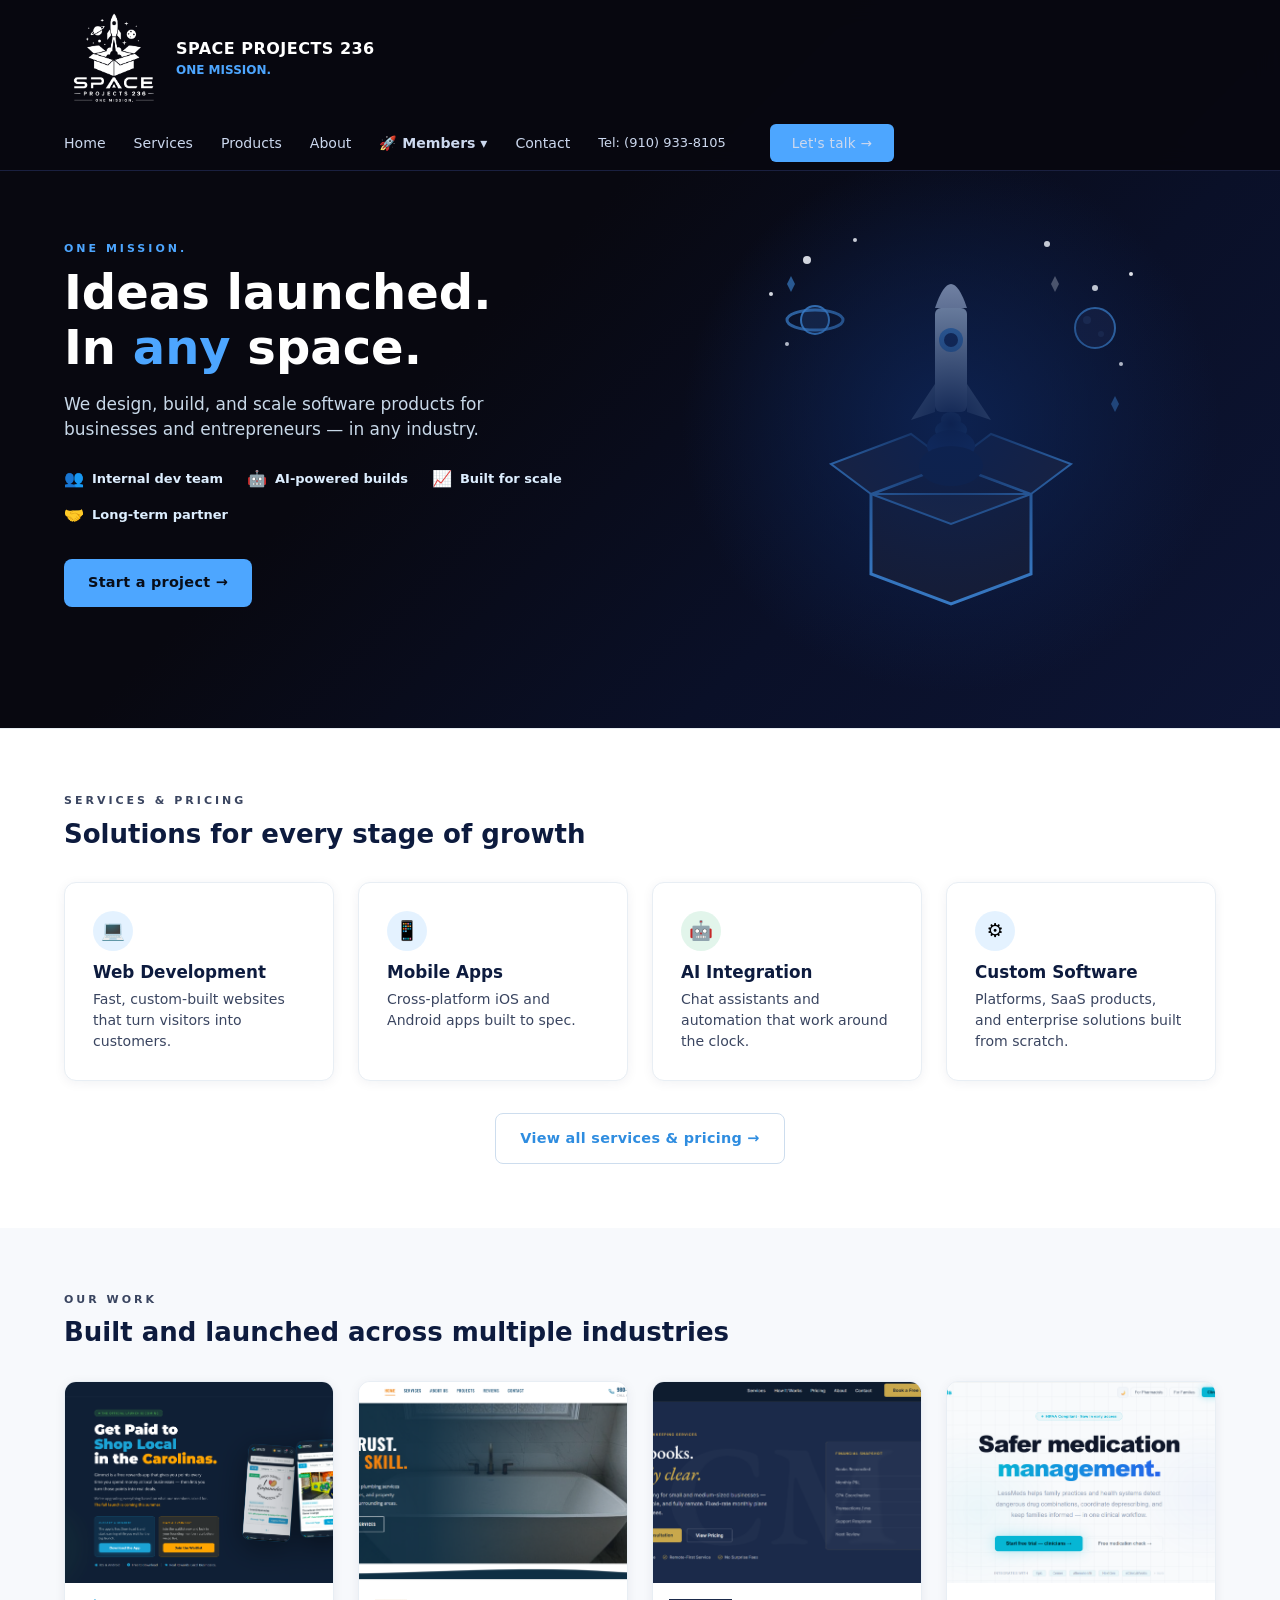
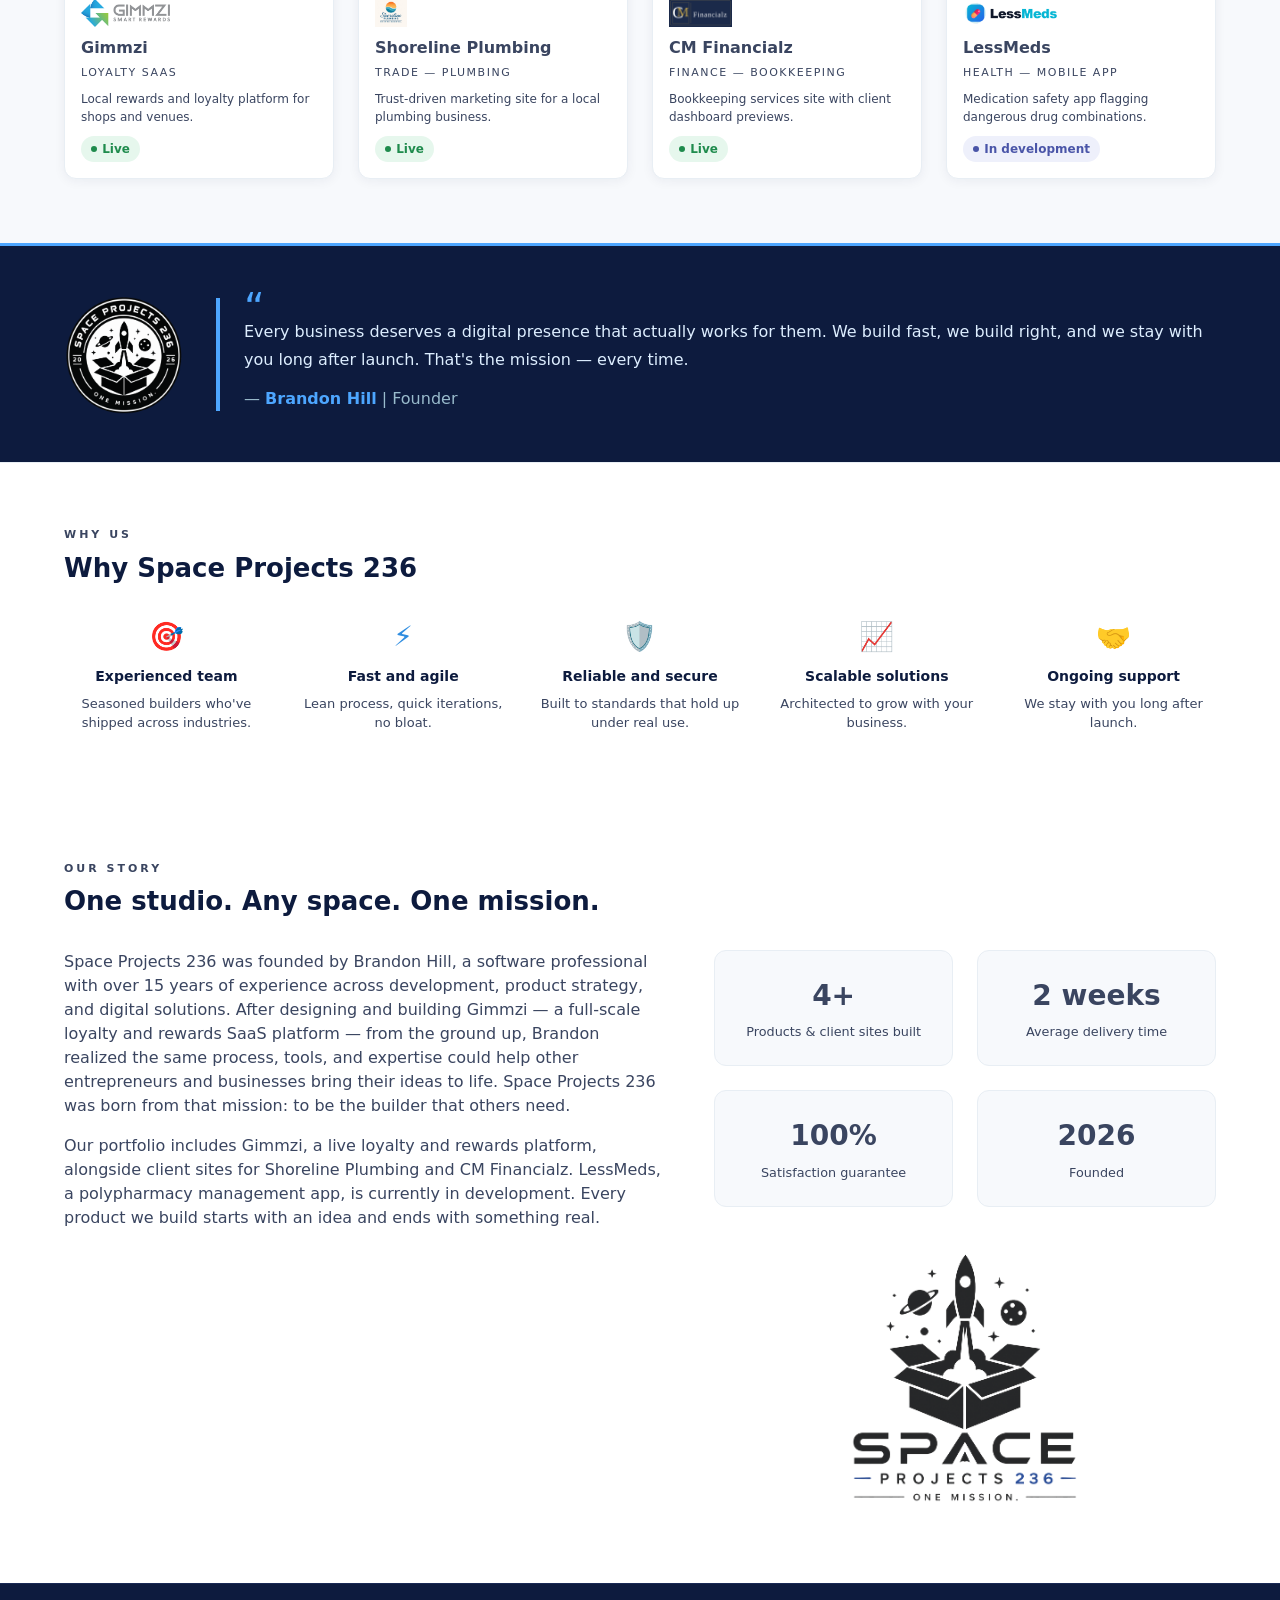
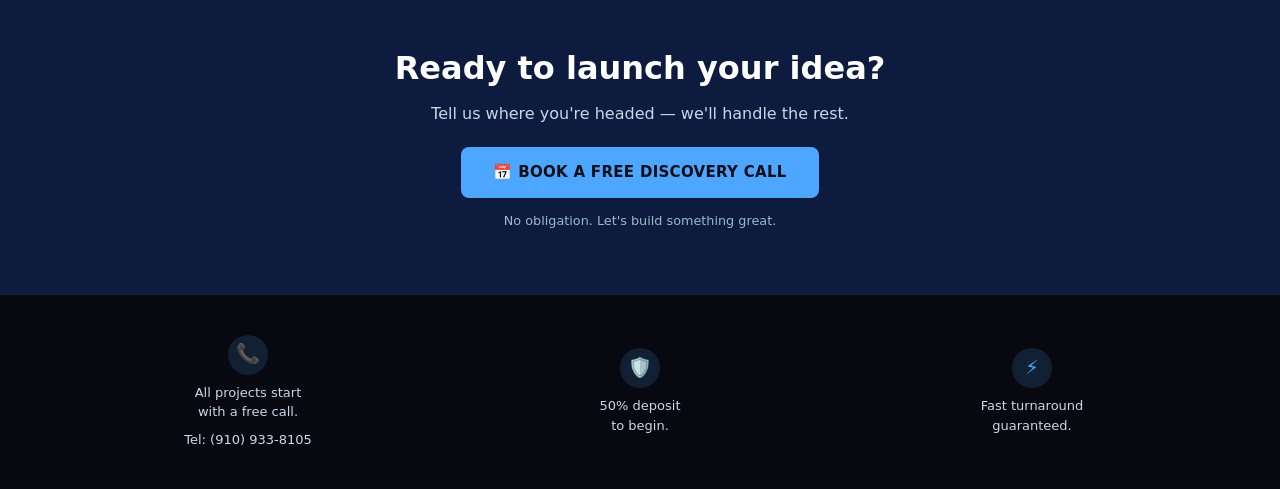
==== commit f95cdf41: "Fix scroll restoration on navigation and simplify phone display to text" ====
--- a/index.html
+++ b/index.html
@@ -1,6 +1,7 @@
 <!DOCTYPE html>
 <html lang="en">
 <head>
+  <script>if ('scrollRestoration' in history) { history.scrollRestoration = 'manual'; }</script>
   <meta charset="UTF-8">
   <meta name="viewport" content="width=device-width, initial-scale=1.0">
   <title>Space Projects 236 — Ideas launched. In any space.</title>
@@ -35,10 +36,7 @@
           </div>
         </div>
         <a href="contact.html">Contact</a>
-        <a href="tel:9109338105" class="nav-phone">
-          <svg class="phone-icon" width="14" height="14" viewBox="0 0 24 24" fill="none" xmlns="http://www.w3.org/2000/svg"><path d="M6.62 10.79c1.44 2.83 3.76 5.14 6.59 6.59l2.2-2.2c.27-.27.67-.36 1.02-.24 1.12.37 2.33.57 3.57.57.55 0 1 .45 1 1V20c0 .55-.45 1-1 1-9.39 0-17-7.61-17-17 0-.55.45-1 1-1h3.5c.55 0 1 .45 1 1 0 1.25.2 2.45.57 3.57.11.35.03.74-.25 1.02l-2.2 2.2z" fill="#4da6ff"/></svg>
-          (910) 933-8105
-        </a>
+        <a href="tel:9109338105" class="nav-phone">Tel: (910) 933-8105</a>
         <a href="contact.html" class="btn btn-talk nav-cta">Let's talk →</a>
       </nav>
     </div>
@@ -302,7 +300,7 @@
       <div class="trust-item">
         <span class="icon-circle">📞</span>
         <p>All projects start<br>with a free call.</p>
-        <a href="tel:9109338105" class="footer-phone">(910) 933-8105</a>
+        <a href="tel:9109338105" class="footer-phone">Tel: (910) 933-8105</a>
       </div>
       <div class="trust-item">
         <span class="icon-circle">🛡️</span>
--- a/css/style.css
+++ b/css/style.css
@@ -228,36 +228,19 @@
   font-size: 0.85rem;
 }
 
-.nav-phone {
-  display: inline-flex;
-  align-items: center;
-  gap: 6px;
+.nav-phone, .footer-phone {
   color: #ccd8ee;
   font-size: 13px;
   text-decoration: none;
+}
+
+.nav-phone {
   margin-right: 16px;
   white-space: nowrap;
 }
 
-.nav-phone:hover {
+.nav-phone:hover, .footer-phone:hover {
   color: #4da6ff;
-}
-
-.footer-phone {
-  display: inline-flex;
-  align-items: center;
-  gap: 6px;
-  color: #c8d8e8;
-  text-decoration: none;
-  font-size: 13px;
-}
-
-.footer-phone:hover {
-  color: #4da6ff;
-}
-
-.phone-icon {
-  flex-shrink: 0;
 }
 
 /* Header */
@@ -1773,9 +1756,8 @@
   }
 
   .nav-phone {
-    font-size: 16px !important;
+    font-size: 14px !important;
     margin-right: 0;
-    color: #ccd8ee !important;
   }
 
   .nav-dropdown {
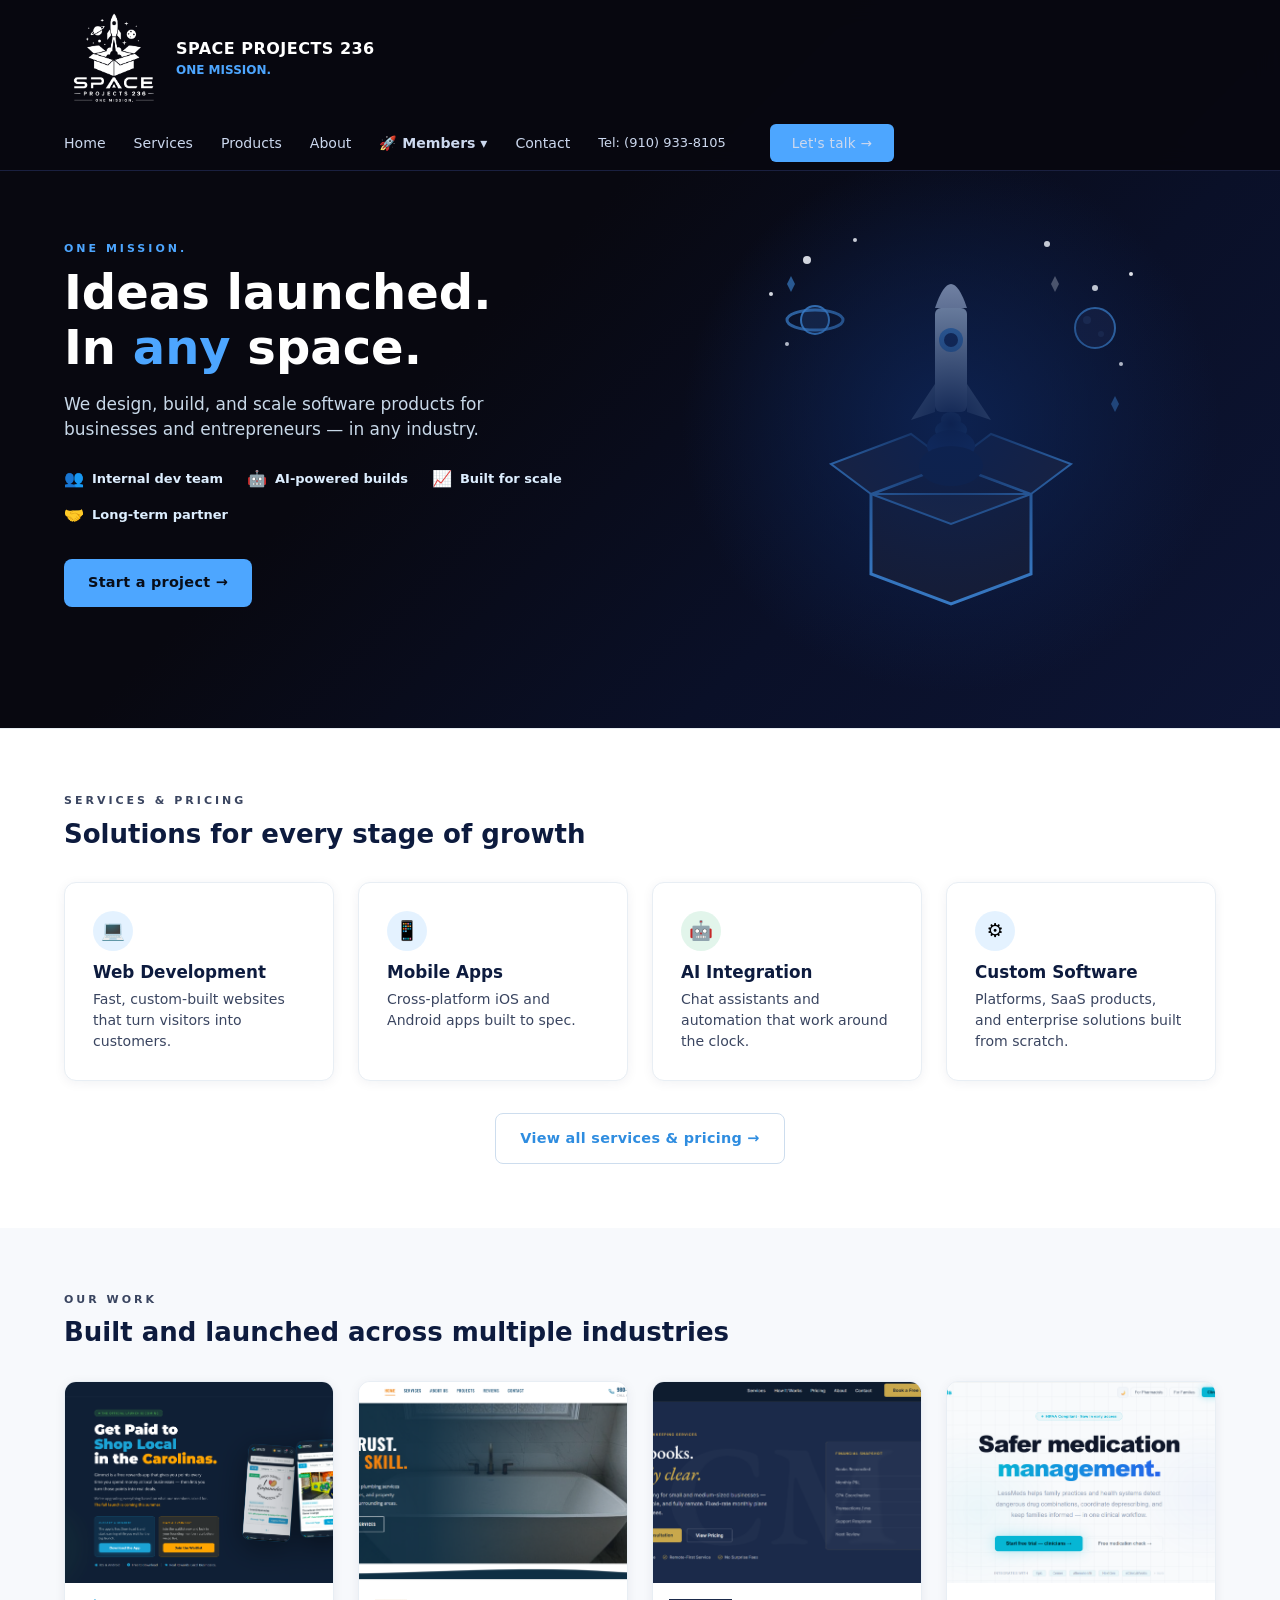
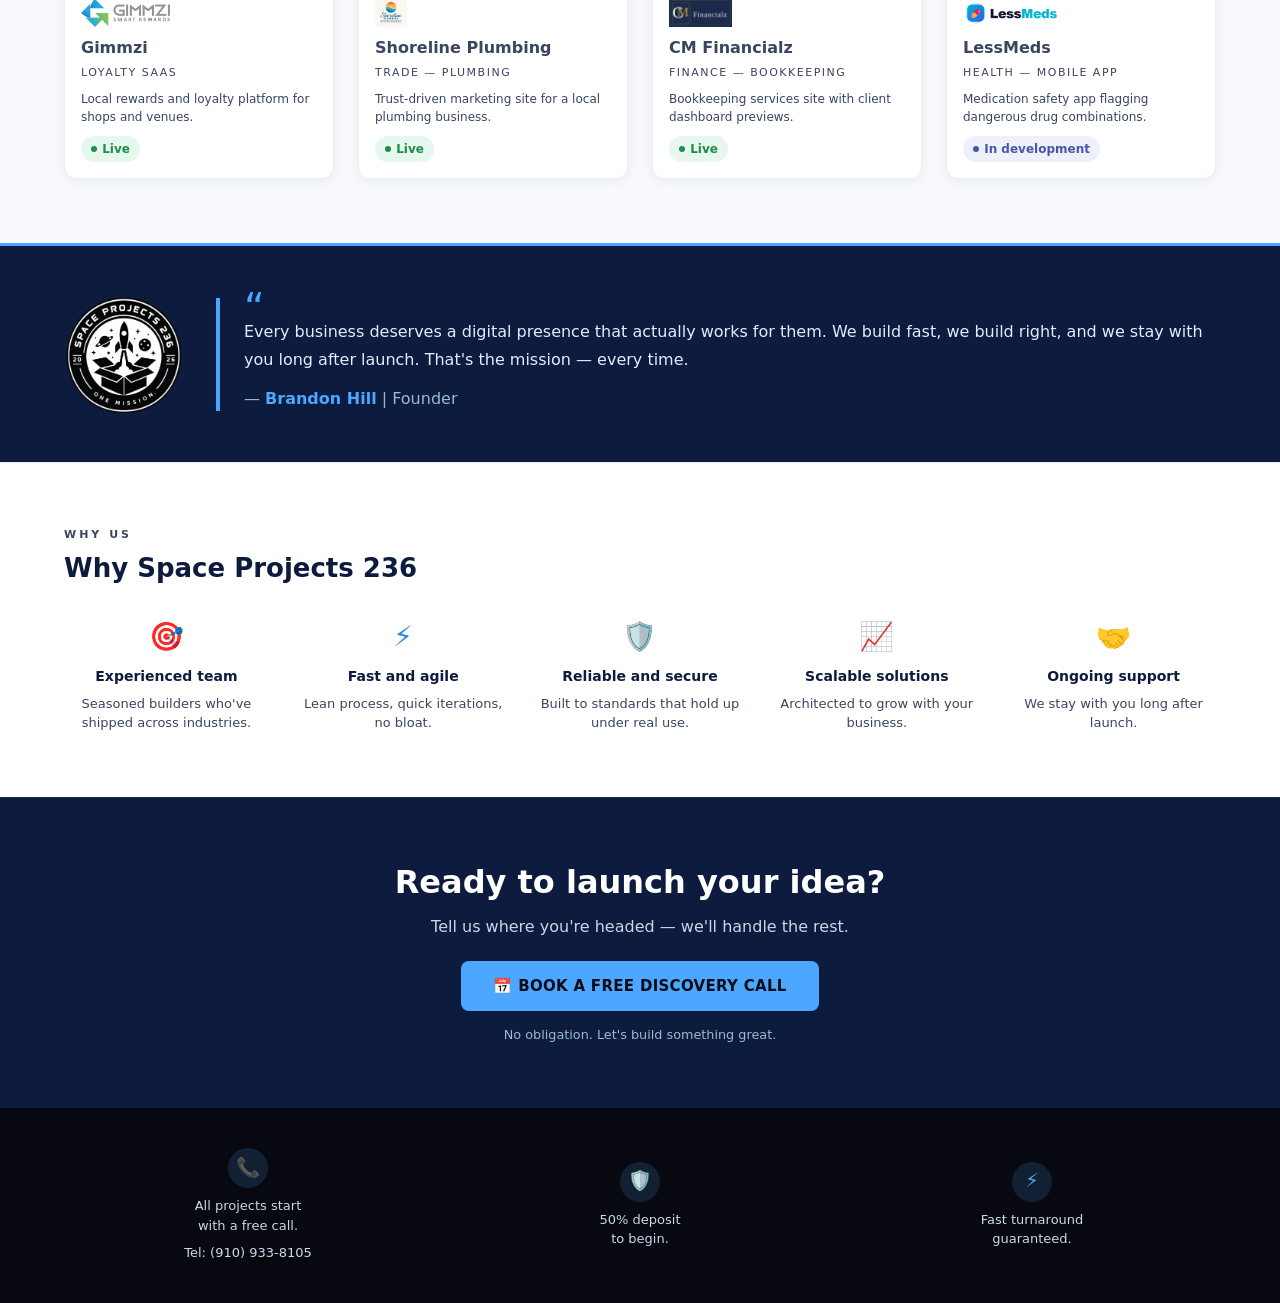
==== commit 2017242c: "Add about.html page, remove About section from index, update nav links" ====
--- a/index.html
+++ b/index.html
@@ -1,7 +1,11 @@
 <!DOCTYPE html>
 <html lang="en">
 <head>
-  <script>if ('scrollRestoration' in history) { history.scrollRestoration = 'manual'; }</script>
+  <script>
+    if ('scrollRestoration' in history) {
+      history.scrollRestoration = 'manual';
+    }
+  </script>
   <meta charset="UTF-8">
   <meta name="viewport" content="width=device-width, initial-scale=1.0">
   <title>Space Projects 236 — Ideas launched. In any space.</title>
@@ -27,7 +31,7 @@
         <a href="index.html">Home</a>
         <a href="services.html">Services</a>
         <a href="products.html">Products</a>
-        <a href="index.html#about">About</a>
+        <a href="about.html">About</a>
         <div class="nav-dropdown">
           <span class="nav-dropdown-toggle">🚀 Members ▾</span>
           <div class="nav-dropdown-menu">
@@ -250,42 +254,6 @@
     </div>
   </section>
 
-  <section class="section section--white about" id="about">
-    <div class="container">
-      <p class="eyebrow">OUR STORY</p>
-      <h2>One studio. Any space. One mission.</h2>
-      <div class="about-grid">
-        <div class="about-copy">
-          <p>Space Projects 236 was founded by Brandon Hill, a software professional with over 15 years of experience across development, product strategy, and digital solutions. After designing and building Gimmzi — a full-scale loyalty and rewards SaaS platform — from the ground up, Brandon realized the same process, tools, and expertise could help other entrepreneurs and businesses bring their ideas to life. Space Projects 236 was born from that mission: to be the builder that others need.</p>
-          <p>Our portfolio includes Gimmzi, a live loyalty and rewards platform, alongside client sites for Shoreline Plumbing and CM Financialz. LessMeds, a polypharmacy management app, is currently in development. Every product we build starts with an idea and ends with something real.</p>
-        </div>
-        <div class="about-stats-col">
-          <div class="about-stats">
-            <div class="about-stat">
-              <p class="about-stat-number">4+</p>
-              <p class="about-stat-label">Products &amp; client sites built</p>
-            </div>
-            <div class="about-stat">
-              <p class="about-stat-number">2 weeks</p>
-              <p class="about-stat-label">Average delivery time</p>
-            </div>
-            <div class="about-stat">
-              <p class="about-stat-number">100%</p>
-              <p class="about-stat-label">Satisfaction guarantee</p>
-            </div>
-            <div class="about-stat">
-              <p class="about-stat-number">2026</p>
-              <p class="about-stat-label">Founded</p>
-            </div>
-          </div>
-          <div class="about-logo-wrap">
-            <img src="assets/logos/sp236_logo1.png" alt="Space Projects 236" class="about-logo">
-          </div>
-        </div>
-      </div>
-    </div>
-  </section>
-
   <section class="cta-block">
     <div class="container cta-block-inner">
       <h2>Ready to launch your idea?</h2>
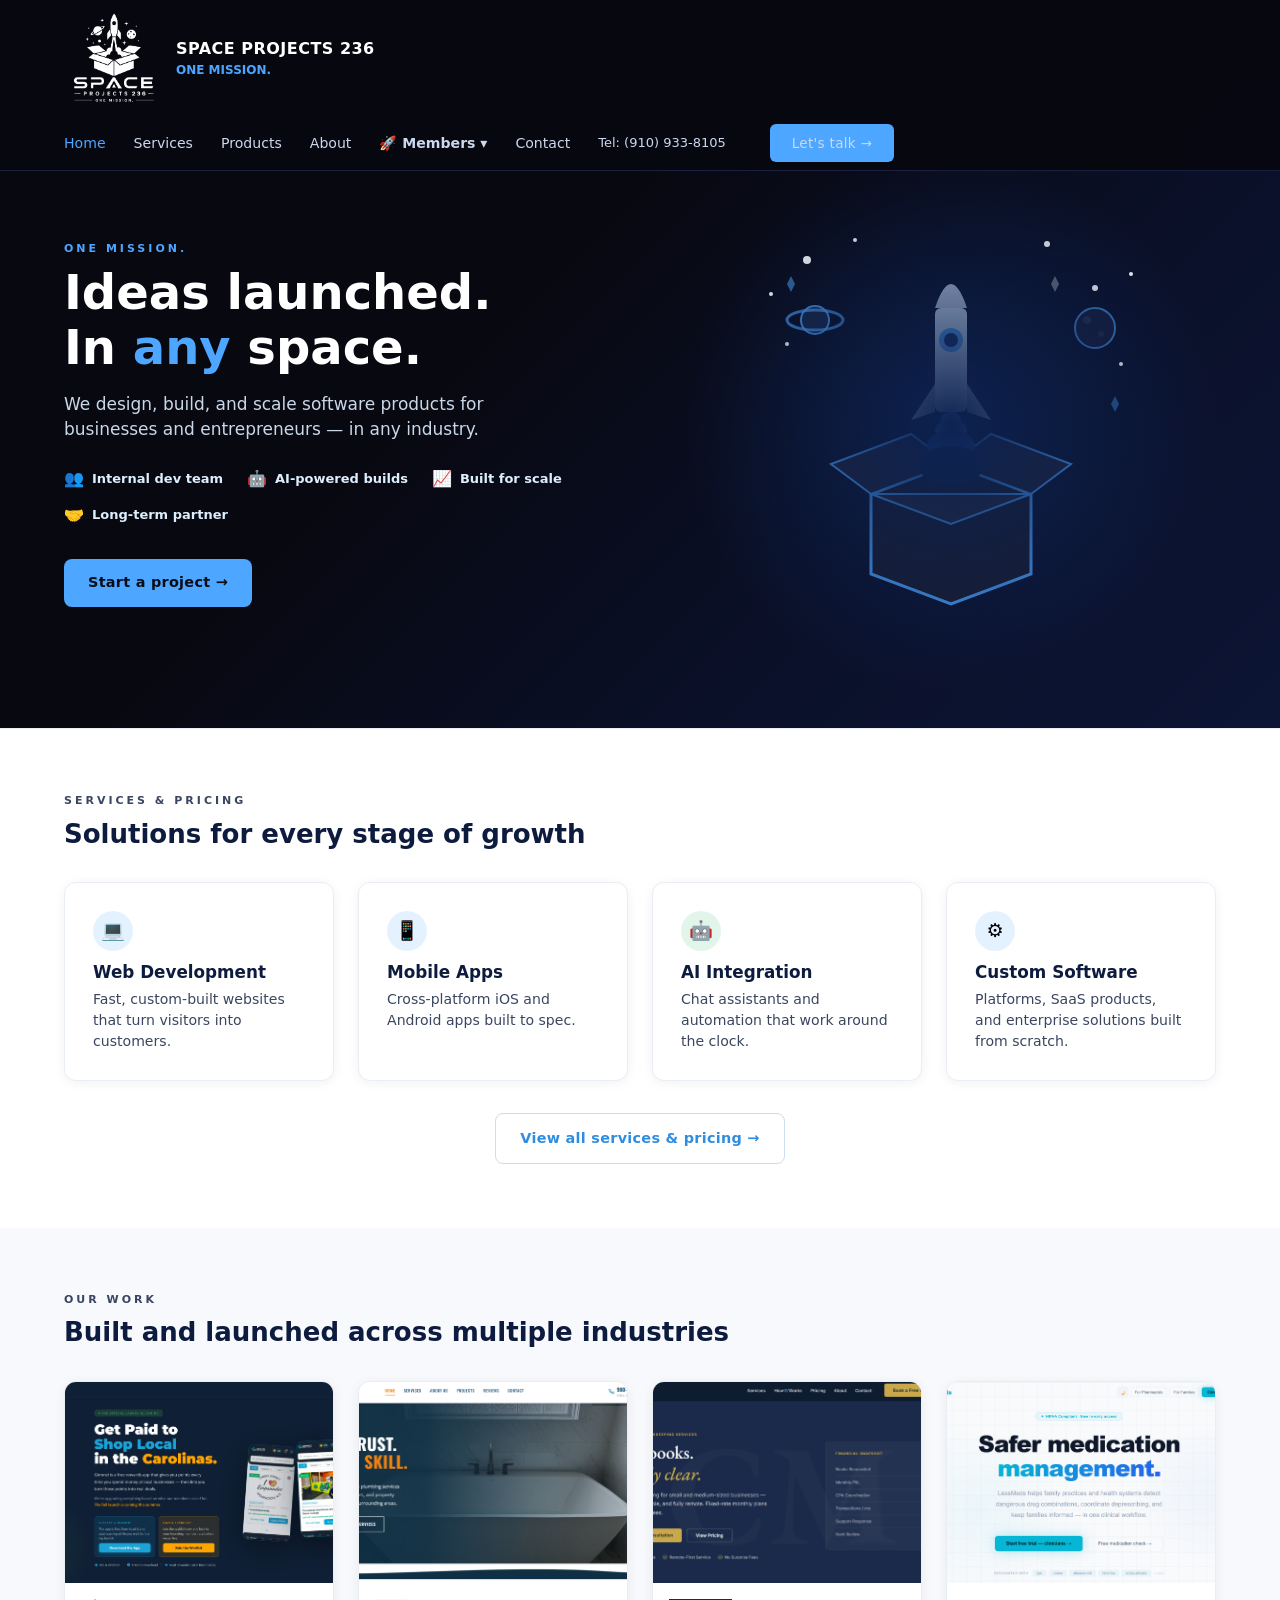
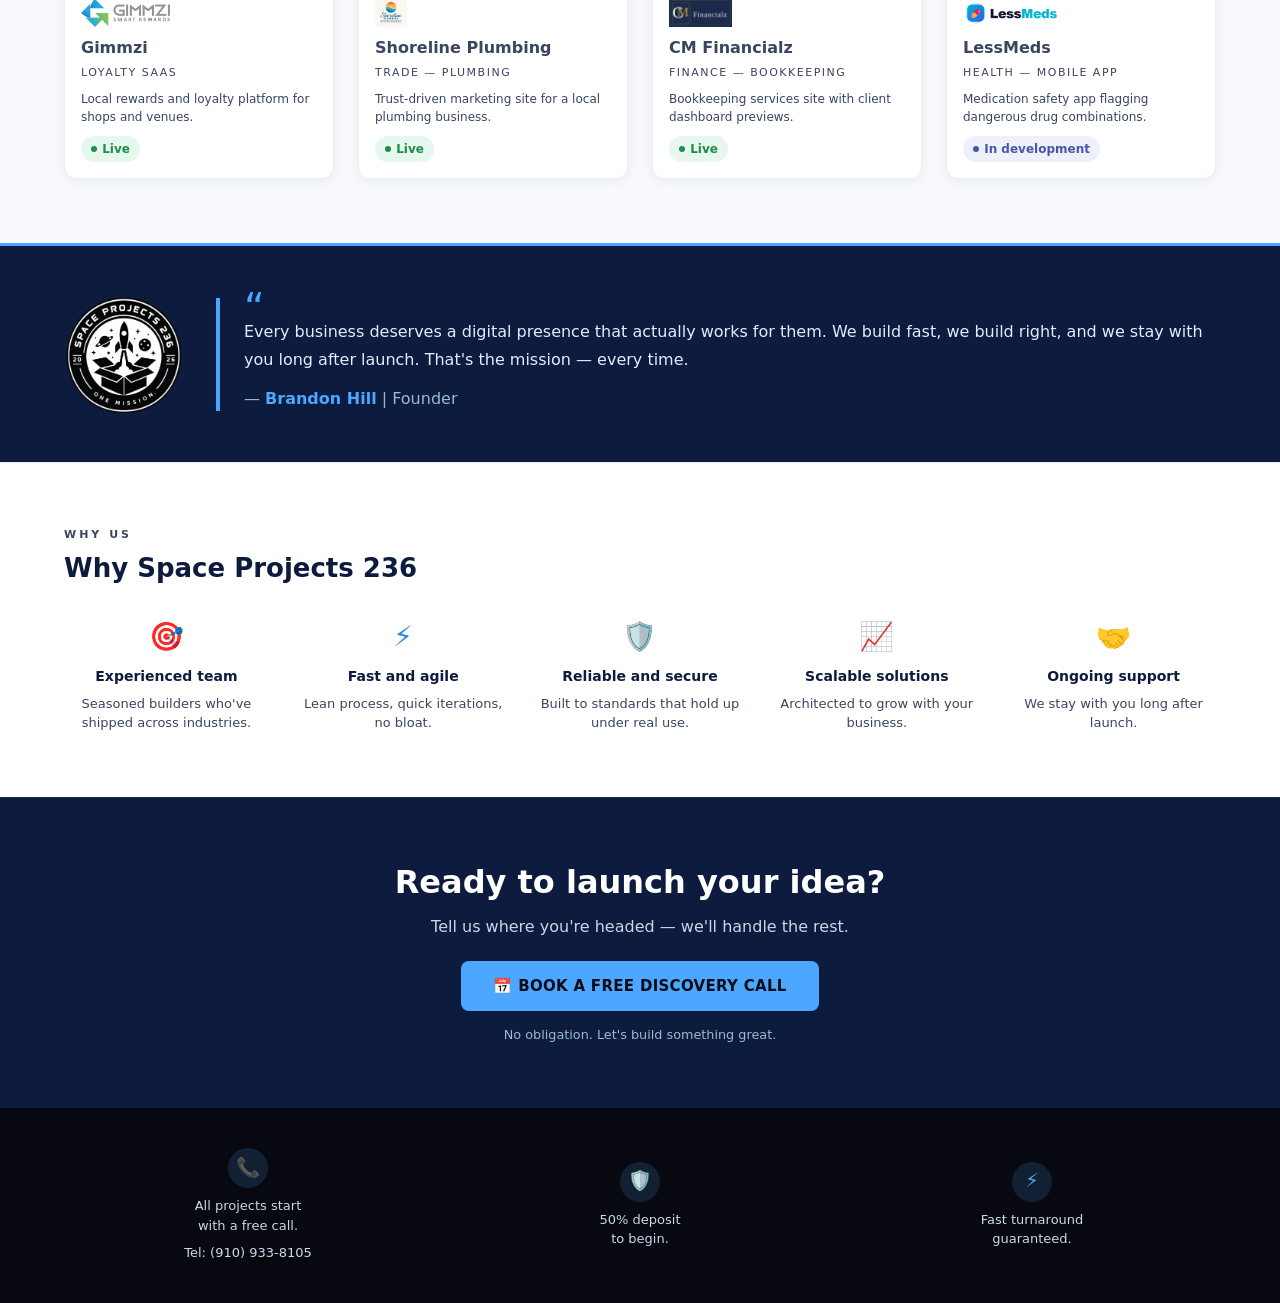
==== commit b3181556: "Force white color on mobile dropdown links" ====
--- a/index.html
+++ b/index.html
@@ -35,8 +35,8 @@
         <div class="nav-dropdown">
           <span class="nav-dropdown-toggle">🚀 Members ▾</span>
           <div class="nav-dropdown-menu">
-            <a href="members.html">Become a Space Cadet</a>
-            <a href="members.html#login">Member Login</a>
+            <a href="members.html" style="color: #ffffff !important;">Become a Space Cadet</a>
+            <a href="members.html#login" style="color: #ffffff !important;">Member Login</a>
           </div>
         </div>
         <a href="contact.html">Contact</a>
--- a/css/style.css
+++ b/css/style.css
@@ -194,6 +194,7 @@
   font-weight: 700;
   width: 100%;
   justify-content: center;
+  margin-top: auto;
 }
 
 .btn-get-started:hover {
@@ -313,7 +314,8 @@
   border: none;
   cursor: pointer;
   padding: 0;
-  z-index: 1001;
+  z-index: 10000 !important;
+  position: relative;
 }
 
 .hamburger span {
@@ -389,7 +391,7 @@
 .nav-dropdown-menu a {
   display: block;
   padding: 10px 16px;
-  color: #ccd8ee;
+  color: #ccd8ee !important;
   font-size: 13px;
   text-decoration: none;
 }
@@ -548,7 +550,10 @@
   background: #f0f5fb;
   box-shadow: 0 4px 16px rgba(0,0,0,0.08);
   transition: box-shadow 0.2s ease, border-color 0.2s ease;
-  overflow: hidden;
+  overflow: visible;
+  display: flex;
+  flex-direction: column;
+  height: auto;
 }
 
 .price-card::before {
@@ -579,12 +584,14 @@
   border-width: 2px;
   background: #ffffff;
   box-shadow: 0 8px 32px rgba(77,166,255,0.2);
+  padding-top: calc(1.75rem + 3px + 1.25rem);
 }
 
 .badge-popular {
   position: absolute;
   top: -0.85rem;
-  left: 1.5rem;
+  left: 50%;
+  transform: translateX(-50%);
   background: var(--blue);
   color: var(--bg);
   font-size: 0.7rem;
@@ -592,6 +599,7 @@
   padding: 0.25rem 0.75rem;
   border-radius: 999px;
   letter-spacing: 0.02em;
+  white-space: nowrap;
 }
 
 .price-card h3, .price-card h4, .service-card h3, .service-card h4 {
@@ -1777,11 +1785,6 @@
     padding: 0 !important;
   }
 
-  .nav-dropdown-menu a {
-    font-size: 18px !important;
-    color: #4da6ff !important;
-  }
-
   .overview-grid,
   .more-services-grid,
   .retainer-grid,
@@ -1808,6 +1811,31 @@
   }
 }
 
+@media (max-width: 768px) {
+  .hamburger {
+    display: flex !important;
+  }
+  .nav-links {
+    display: none;
+  }
+  .nav-links.open {
+    display: flex !important;
+  }
+  .nav-dropdown-menu a,
+  .nav-dropdown-menu a:link,
+  .nav-dropdown-menu a:visited {
+    color: #ccd8ee !important;
+    font-size: 22px !important;
+    text-align: center !important;
+    display: block !important;
+  }
+
+  .nav-dropdown-menu a:hover,
+  .nav-dropdown-menu a:active {
+    color: #4da6ff !important;
+  }
+}
+
 @media (max-width: 560px) {
   .hero h1 {
     font-size: 2.2rem;
@@ -1846,3 +1874,12 @@
     padding: 32px 20px;
   }
 }
+
+/* Nuclear override — must stay last */
+.nav-dropdown-menu a {
+  color: #ffffff !important;
+}
+
+.nav-dropdown-menu a:hover {
+  color: #4da6ff !important;
+}
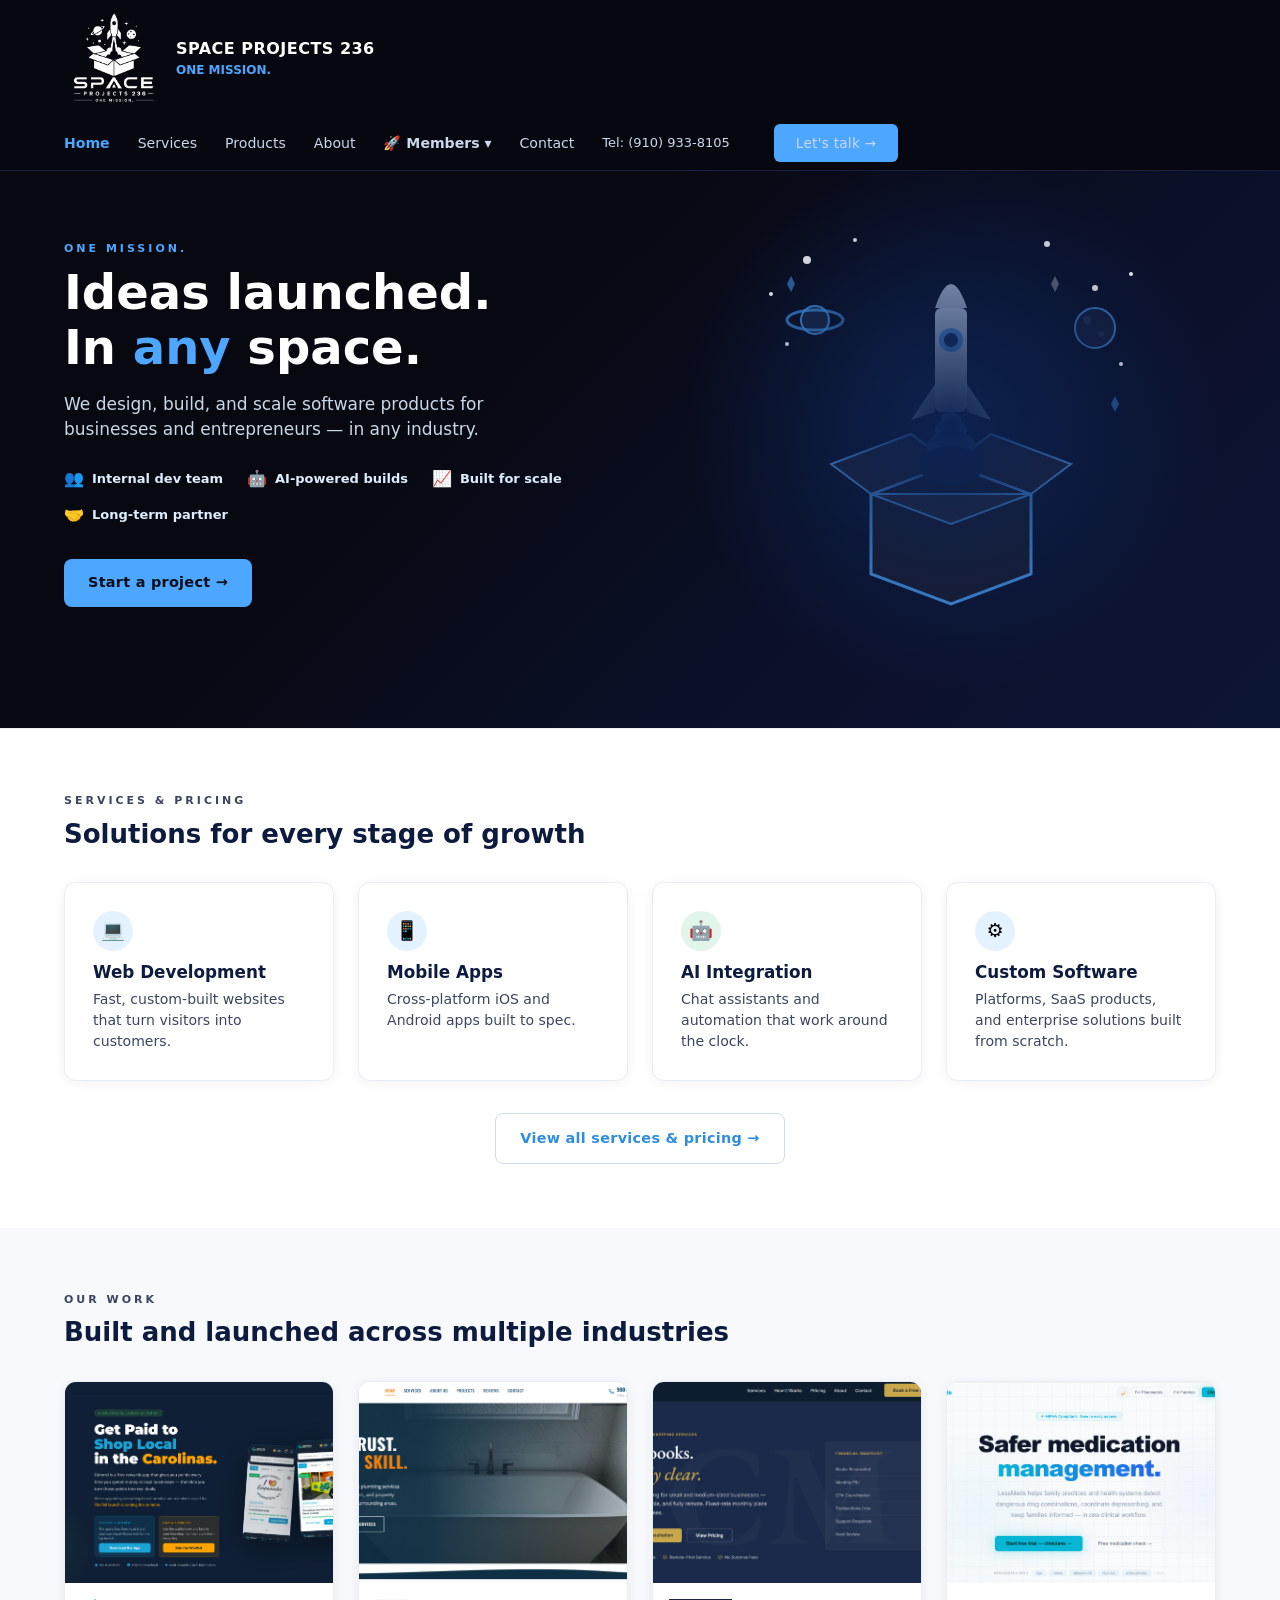
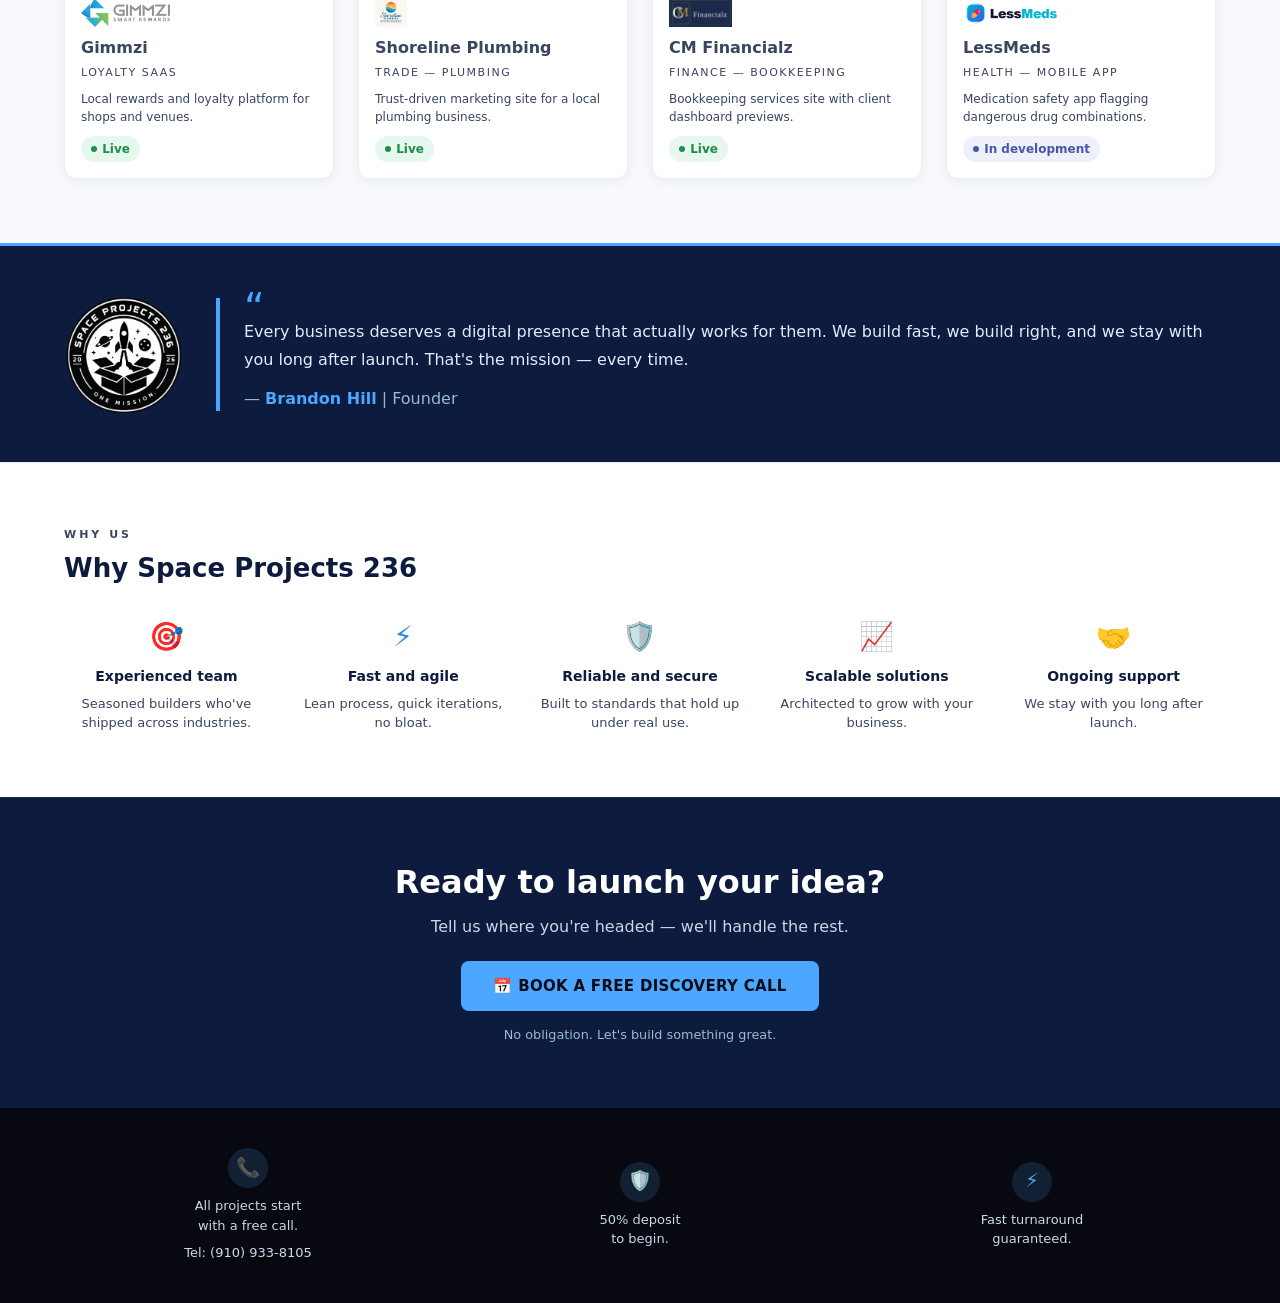
==== commit 7cdae156: "Add Tidio chat widget to all pages" ====
--- a/index.html
+++ b/index.html
@@ -282,5 +282,6 @@
   </footer>
 
   <script src="js/main.js"></script>
+  <script src="//code.tidio.co/jjo6kdrkutcsmrdrrepvdkcrl6k7cg1g.js" async></script>
 </body>
 </html>
--- a/css/style.css
+++ b/css/style.css
@@ -353,6 +353,7 @@
 
 .nav-links a.active {
   color: #4da6ff !important;
+  font-weight: 600 !important;
 }
 
 .nav-dropdown {
@@ -366,6 +367,11 @@
   cursor: pointer;
   color: #ccd8ee;
   font-weight: 600;
+}
+
+.nav-dropdown-toggle.active,
+.nav-dropdown-toggle:hover {
+  color: #4da6ff !important;
 }
 
 .nav-dropdown-menu {
